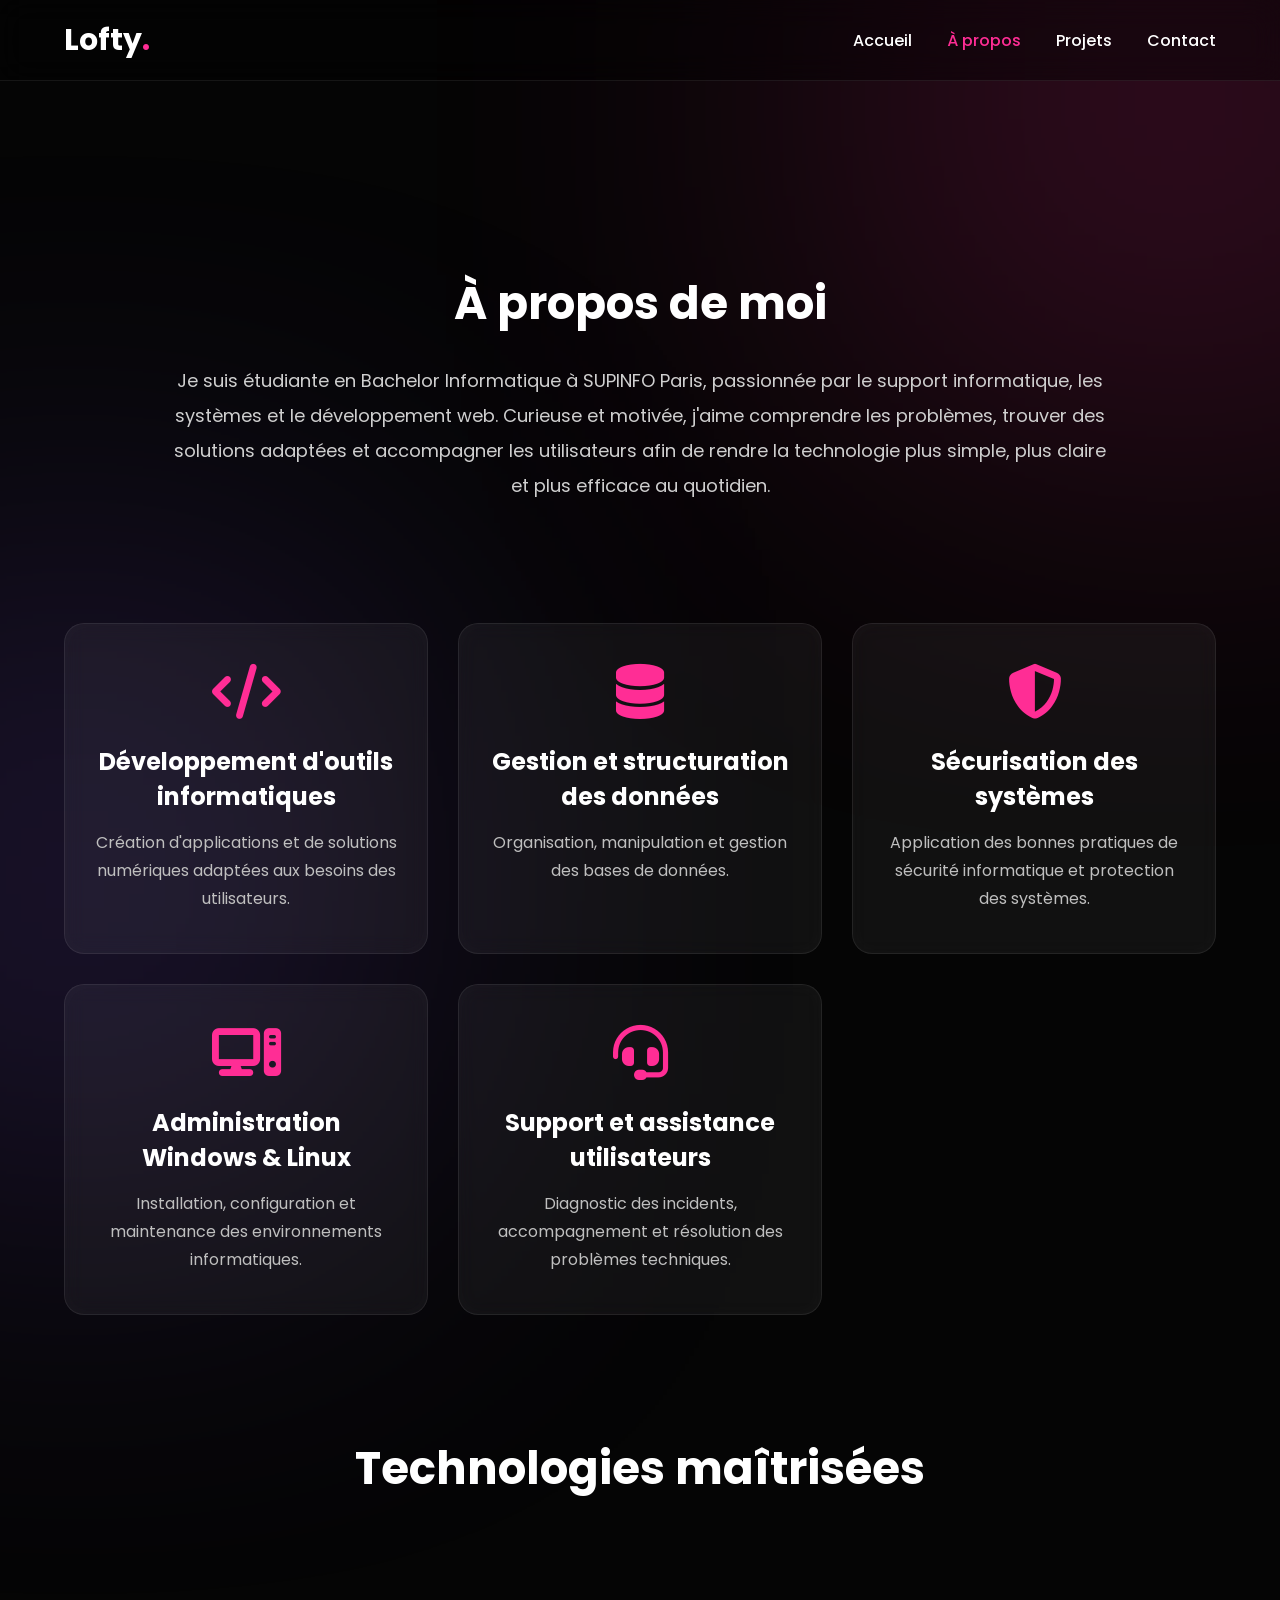
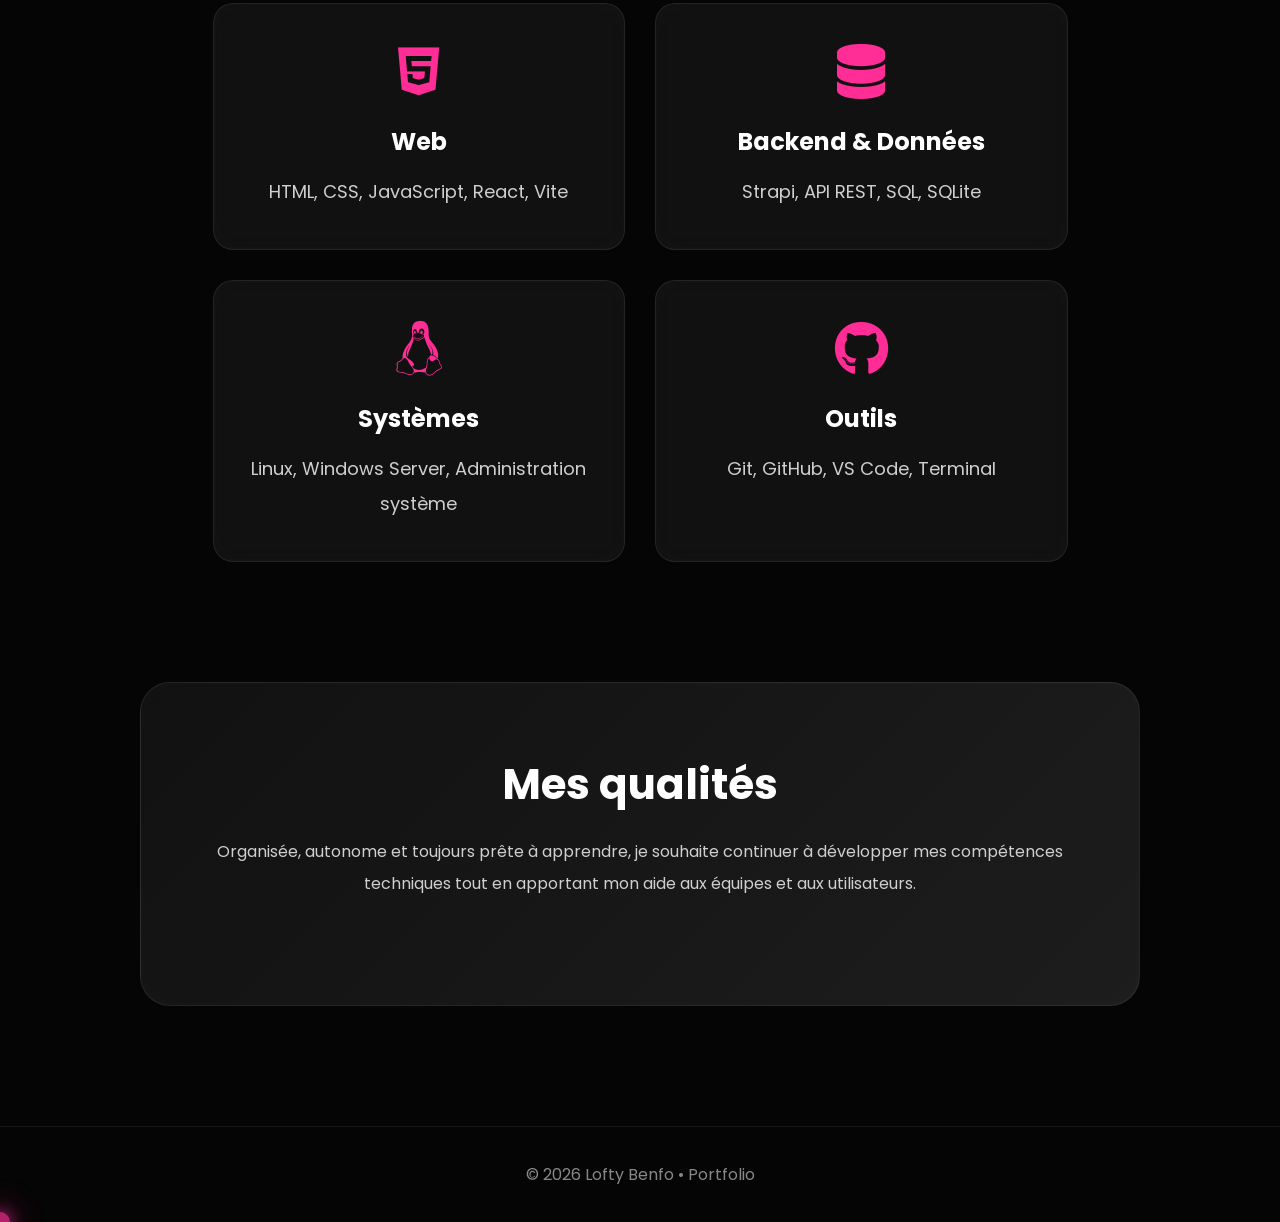
==== about.html @ cc240ce4 "Portfolio" ====
<!DOCTYPE html>
<html lang="fr">

<head>

    <meta charset="UTF-8">

    <meta name="viewport" content="width=device-width, initial-scale=1.0">

    <title>À propos | Lofty Benfo</title>


    <!-- Police -->
    <link href="https://fonts.googleapis.com/css2?family=Poppins:wght@300;400;500;600;700&display=swap" rel="stylesheet">


    <!-- Icônes -->
    <link rel="stylesheet"
    href="https://cdnjs.cloudflare.com/ajax/libs/font-awesome/6.6.0/css/all.min.css">


    <!-- CSS -->
    <link rel="stylesheet" href="css/style.css">


</head>


<body>


<!-- ================= NAVBAR ================= -->


<header>

    <nav>


        <h2 class="logo">
            Lofty<span>.</span>
        </h2>


        <ul>

            <li>
                <a href="index.html">
                    Accueil
                </a>
            </li>


            <li>
                <a href="about.html" class="active">
                    À propos
                </a>
            </li>


            <li>
                <a href="projects.html">
                    Projets
                </a>
            </li>


            <li>
                <a href="contact.html">
                    Contact
                </a>
            </li>


        </ul>


    </nav>

</header>



<!-- ================= ABOUT ================= -->


<section class="objectif" style="padding-top:150px;">


    <h2>
        À propos de moi
    </h2>


    <p>

        Je suis étudiante en Bachelor Informatique à SUPINFO Paris,
        passionnée par le support informatique, les systèmes
        et le développement web.

        Curieuse et motivée, j'aime comprendre les problèmes,
        trouver des solutions adaptées et accompagner les utilisateurs
        afin de rendre la technologie plus simple, plus claire
        et plus efficace au quotidien.

    </p>


</section>




<!-- ================= COMPETENCES ================= -->


<section class="cards">


    <div class="card">


        <i class="fa-solid fa-code"></i>


        <h3>
            Développement d'outils informatiques
        </h3>


        <p>

            Création d'applications et de solutions numériques
            adaptées aux besoins des utilisateurs.

        </p>


    </div>



    <div class="card">


        <i class="fa-solid fa-database"></i>


        <h3>
            Gestion et structuration des données
        </h3>


        <p>

            Organisation, manipulation et gestion
            des bases de données.

        </p>


    </div>



    <div class="card">


        <i class="fa-solid fa-shield-halved"></i>


        <h3>
            Sécurisation des systèmes
        </h3>


        <p>

            Application des bonnes pratiques de sécurité
            informatique et protection des systèmes.

        </p>


    </div>



    <div class="card">


        <i class="fa-solid fa-computer"></i>


        <h3>
            Administration Windows & Linux
        </h3>


        <p>

            Installation, configuration et maintenance
            des environnements informatiques.

        </p>


    </div>




    <div class="card">


        <i class="fa-solid fa-headset"></i>


        <h3>
            Support et assistance utilisateurs
        </h3>


        <p>

            Diagnostic des incidents, accompagnement
            et résolution des problèmes techniques.

        </p>


    </div>



</section>

<!-- ================= TECHNOLOGIES ================= -->

<section class="objectif">

    <h2>
        Technologies maîtrisées
    </h2>

    <div class="cards">

        <div class="card">
            <i class="fa-brands fa-html5"></i>
            <h3>Web</h3>
            <p>
                HTML, CSS, JavaScript, React, Vite
            </p>
        </div>


        <div class="card">
            <i class="fa-solid fa-database"></i>
            <h3>Backend & Données</h3>
            <p>
                Strapi, API REST, SQL, SQLite
            </p>
        </div>


        <div class="card">
            <i class="fa-brands fa-linux"></i>
            <h3>Systèmes</h3>
            <p>
                Linux, Windows Server, Administration système
            </p>
        </div>


        <div class="card">
            <i class="fa-brands fa-github"></i>
            <h3>Outils</h3>
            <p>
                Git, GitHub, VS Code, Terminal
            </p>
        </div>


    </div>

</section>

<!-- ================= VALEURS ================= -->


<section class="cta">


    <h2>
        Mes qualités
    </h2>


    <p>

        Organisée, autonome et toujours prête à apprendre,
        je souhaite continuer à développer mes compétences
        techniques tout en apportant mon aide aux équipes
        et aux utilisateurs.

    </p>


</section>





<!-- ================= FOOTER ================= -->


<footer>


    <p>
        © 2026 Lofty Benfo • Portfolio
    </p>


</footer>



<script src="js/script.js"></script>


</body>

</html>
---- css/style.css ----
/* ==========================
   GOOGLE FONT
========================== */

@import url('https://fonts.googleapis.com/css2?family=Poppins:wght@300;400;500;600;700;800&display=swap');

/* ==========================
   RESET
========================== */

*{
    margin:0;
    padding:0;
    box-sizing:border-box;
    scroll-behavior:smooth;
}

body{

    font-family:'Poppins',sans-serif;

    background:#050505;

    color:white;

    overflow-x:hidden;

}

/* ==========================
BACKGROUND
========================== */

body::before{

    content:"";

    position:fixed;

    width:700px;

    height:700px;

    background:#ff2d95;

    filter:blur(180px);

    top:-250px;

    right:-250px;

    opacity:.18;

    z-index:-2;

}

body::after{

    content:"";

    position:fixed;

    width:650px;

    height:650px;

    background:#8b5cf6;

    filter:blur(180px);

    bottom:-300px;

    left:-250px;

    opacity:.18;

    z-index:-2;

}

/* ==========================
NAVBAR
========================== */

header{

    width:100%;

    position:fixed;

    top:0;

    left:0;

    backdrop-filter:blur(15px);

    background:rgba(0,0,0,.40);

    border-bottom:1px solid rgba(255,255,255,.08);

    z-index:1000;

}

nav{

    width:90%;

    max-width:1200px;

    margin:auto;

    height:80px;

    display:flex;

    justify-content:space-between;

    align-items:center;

}

.logo{

    font-size:30px;

    font-weight:700;

}

.logo span{

    color:#ff2d95;

}

nav ul{

    display:flex;

    list-style:none;

    gap:35px;

}

nav ul li a{

    text-decoration:none;

    color:white;

    transition:.4s;

    font-weight:500;

}

nav ul li a:hover{

    color:#ff2d95;

}

.active{

    color:#ff2d95;

}

/* ==========================
HERO
========================== */

.hero{

    width:90%;

    max-width:1200px;

    margin:auto;

    min-height:100vh;

    display:flex;

    align-items:center;

    justify-content:space-between;

    gap:60px;

}

.hero-left{

    flex:1;

}

.hello{

    color:#ff2d95;

    font-size:18px;

    margin-bottom:15px;

}

.hero h1{

    font-size:70px;

    line-height:1.1;

    margin-bottom:10px;

}

.hero h1 span{

    color:#ff2d95;

}

.hero h3{

    color:#cfcfcf;

    font-size:30px;

    margin-bottom:25px;

    font-weight:500;

}

.description{

    color:#bdbdbd;

    line-height:32px;

    font-size:18px;

    max-width:650px;

}

/* ==========================
BOUTONS
========================== */

.buttons{

    display:flex;

    gap:20px;

    margin-top:40px;

}

.btn{

    background:#ff2d95;

    color:white;

    text-decoration:none;

    padding:15px 35px;

    border-radius:40px;

    transition:.4s;

    font-weight:600;

}

.btn:hover{

    transform:translateY(-5px);

    box-shadow:0 0 35px #ff2d95;

}

.btn2{

    border:2px solid #ff2d95;

    color:white;

    text-decoration:none;

    padding:15px 35px;

    border-radius:40px;

    transition:.4s;

}

.btn2:hover{

    background:#ff2d95;

}

/* ==========================
CERCLE
========================== */

.hero-right{

    flex:1;

    display:flex;

    justify-content:center;

}

.circle{

    width:370px;

    height:370px;

    border-radius:50%;

    display:flex;

    align-items:center;

    justify-content:center;

    background:linear-gradient(135deg,#ff2d95,#8b5cf6);

    box-shadow:

    0 0 40px #ff2d95,

    0 0 120px #8b5cf6;

    animation:float 4s ease-in-out infinite;

}

.circle i{

    font-size:120px;

    color:white;

}

/* ==========================
ANIMATION
========================== */

@keyframes float{

0%{

transform:translateY(0);

}

50%{

transform:translateY(-18px);

}

100%{

transform:translateY(0);

}

}

/* ==========================
   CARTES
========================== */

.cards{

    width:90%;

    max-width:1200px;

    margin:100px auto;

    display:grid;

    grid-template-columns:repeat(auto-fit,minmax(280px,1fr));

    gap:30px;

}

.card{

    background:rgba(255,255,255,.05);

    border:1px solid rgba(255,255,255,.08);

    border-radius:20px;

    padding:40px 30px;

    text-align:center;

    transition:.4s;

    backdrop-filter:blur(10px);

}

.card:hover{

    transform:translateY(-12px);

    border:1px solid #ff2d95;

    box-shadow:
    0 0 25px rgba(255,45,149,.5);

}

.card i{

    font-size:55px;

    color:#ff2d95;

    margin-bottom:25px;

}

.card h3{

    margin-bottom:15px;

    font-size:24px;

}

.card p{

    color:#bfbfbf;

    line-height:28px;

}

/* ==========================
OBJECTIF
========================== */

.objectif{

    width:90%;

    max-width:950px;

    margin:120px auto;

    text-align:center;

}

.objectif h2{

    font-size:45px;

    margin-bottom:25px;

    color:#ffffff;

}

.objectif p{

    color:#cfcfcf;

    font-size:18px;

    line-height:35px;

}

/* ==========================
CTA
========================== */

.cta{

    width:90%;

    max-width:1000px;

    margin:120px auto;

    background:linear-gradient(135deg,#111,#1d1d1d);

    border:1px solid rgba(255,255,255,.08);

    border-radius:30px;

    padding:70px;

    text-align:center;

}

.cta h2{

    font-size:42px;

    margin-bottom:20px;

}

.cta p{

    color:#cfcfcf;

    margin-bottom:35px;

    line-height:32px;

}

/* ==========================
FOOTER
========================== */

footer{

    margin-top:100px;

    padding:35px;

    border-top:1px solid rgba(255,255,255,.08);

    text-align:center;

}

footer p{

    color:#888;

}

/* ==========================
SCROLLBAR
========================== */

::-webkit-scrollbar{

    width:10px;

}

::-webkit-scrollbar-track{

    background:#050505;

}

::-webkit-scrollbar-thumb{

    background:#ff2d95;

    border-radius:20px;

}

::-webkit-scrollbar-thumb:hover{

    background:#ff5aad;

}

/* ==========================
SELECTION
========================== */

::selection{

    background:#ff2d95;

    color:white;

}

/* ==========================
ANIMATIONS D'APPARITION
========================== */

.hero,
.cards,
.objectif,
.cta{

    animation:fadeUp 1s ease;

}

@keyframes fadeUp{

    from{

        opacity:0;

        transform:translateY(50px);

    }

    to{

        opacity:1;

        transform:translateY(0);

    }

}

/* ==========================
EFFET LUMIÈRE SUR LES CARTES
========================== */

.card::before{

    content:"";

    position:absolute;

    inset:0;

    border-radius:20px;

    background:linear-gradient(
    135deg,
    rgba(255,45,149,.12),
    transparent,
    rgba(139,92,246,.12));

    opacity:0;

    transition:.4s;

}

.card{

    position:relative;

    overflow:hidden;

}

.card:hover::before{

    opacity:1;

}

/* ==========================
   RESPONSIVE TABLETTE
========================== */

@media(max-width:900px){

    nav{

        width:85%;

    }


    nav ul{

        gap:15px;

    }


    .hero{

        flex-direction:column-reverse;

        text-align:center;

        padding-top:120px;

    }


    .hero h1{

        font-size:55px;

    }


    .hero h3{

        font-size:24px;

    }


    .description{

        margin:auto;

    }


    .buttons{

        justify-content:center;

    }


    .circle{

        width:300px;

        height:300px;

    }


    .circle i{

        font-size:90px;

    }


    .cta{

        padding:45px 25px;

    }


    .cta h2{

        font-size:32px;

    }

}


/* ==========================
   RESPONSIVE MOBILE
========================== */

@media(max-width:600px){


    nav{

        height:70px;

        flex-direction:column;

        justify-content:center;

        gap:10px;

    }


    .logo{

        font-size:25px;

    }


    nav ul{

        display:none;

    }


    .hero{

        width:85%;

    }


    .hello{

        font-size:16px;

    }


    .hero h1{

        font-size:42px;

    }


    .hero h3{

        font-size:20px;

    }


    .description{

        font-size:16px;

        line-height:28px;

    }


    .buttons{

        flex-direction:column;

        align-items:center;

    }


    .btn,
    .btn2{

        width:220px;

        text-align:center;

    }


    .circle{

        width:230px;

        height:230px;

    }


    .circle i{

        font-size:70px;

    }


    .cards{

        width:85%;

    }


    .objectif h2{

        font-size:35px;

    }


    .objectif p{

        font-size:16px;

        line-height:30px;

    }


}


/* ==========================
   EFFET NEON TEXTE
========================== */


.hero h1 span{

    text-shadow:

    0 0 10px #ff2d95,

    0 0 30px #ff2d95,

    0 0 60px #ff2d95;

}


/* ==========================
   BOUTON GLOW ANIMATION
========================== */


.btn{

    position:relative;

    overflow:hidden;

}


.btn::before{

    content:"";

    position:absolute;

    top:0;

    left:-100%;

    width:100%;

    height:100%;

    background:

    linear-gradient(
    120deg,
    transparent,
    rgba(255,255,255,.4),
    transparent
    );

    transition:.6s;

}


.btn:hover::before{

    left:100%;

}


/* ==========================
   CURSEUR LUMINEUX
========================== */


body{

    cursor:default;

}


a{

    cursor:pointer;

}


/* ==========================
   PAGE TRANSITION
========================== */


body{

    animation:pageLoad .8s ease;

}


@keyframes pageLoad{


from{

    opacity:0;

}


to{

    opacity:1;

}


}


/* ==========================
   EFFET GLASS
========================== */


.card,
.cta{

    box-shadow:

    inset 0 0 20px rgba(255,255,255,.02);

}


/* ==========================
   LIENS
========================== */


a{

    transition:.3s ease;

}
/* ==========================
   CURSEUR NEON
========================== */

.cursor{

    width:20px;

    height:20px;

    border-radius:50%;

    background:#ff2d95;

    position:fixed;

    pointer-events:none;

    z-index:9999;

    transform:translate(-50%,-50%);

    box-shadow:

    0 0 15px #ff2d95,

    0 0 35px #ff2d95;

    opacity:.7;

}


@media(max-width:600px){

    .cursor{

        display:none;

    }

}

/* ==========================
   FIN STYLE
========================== */
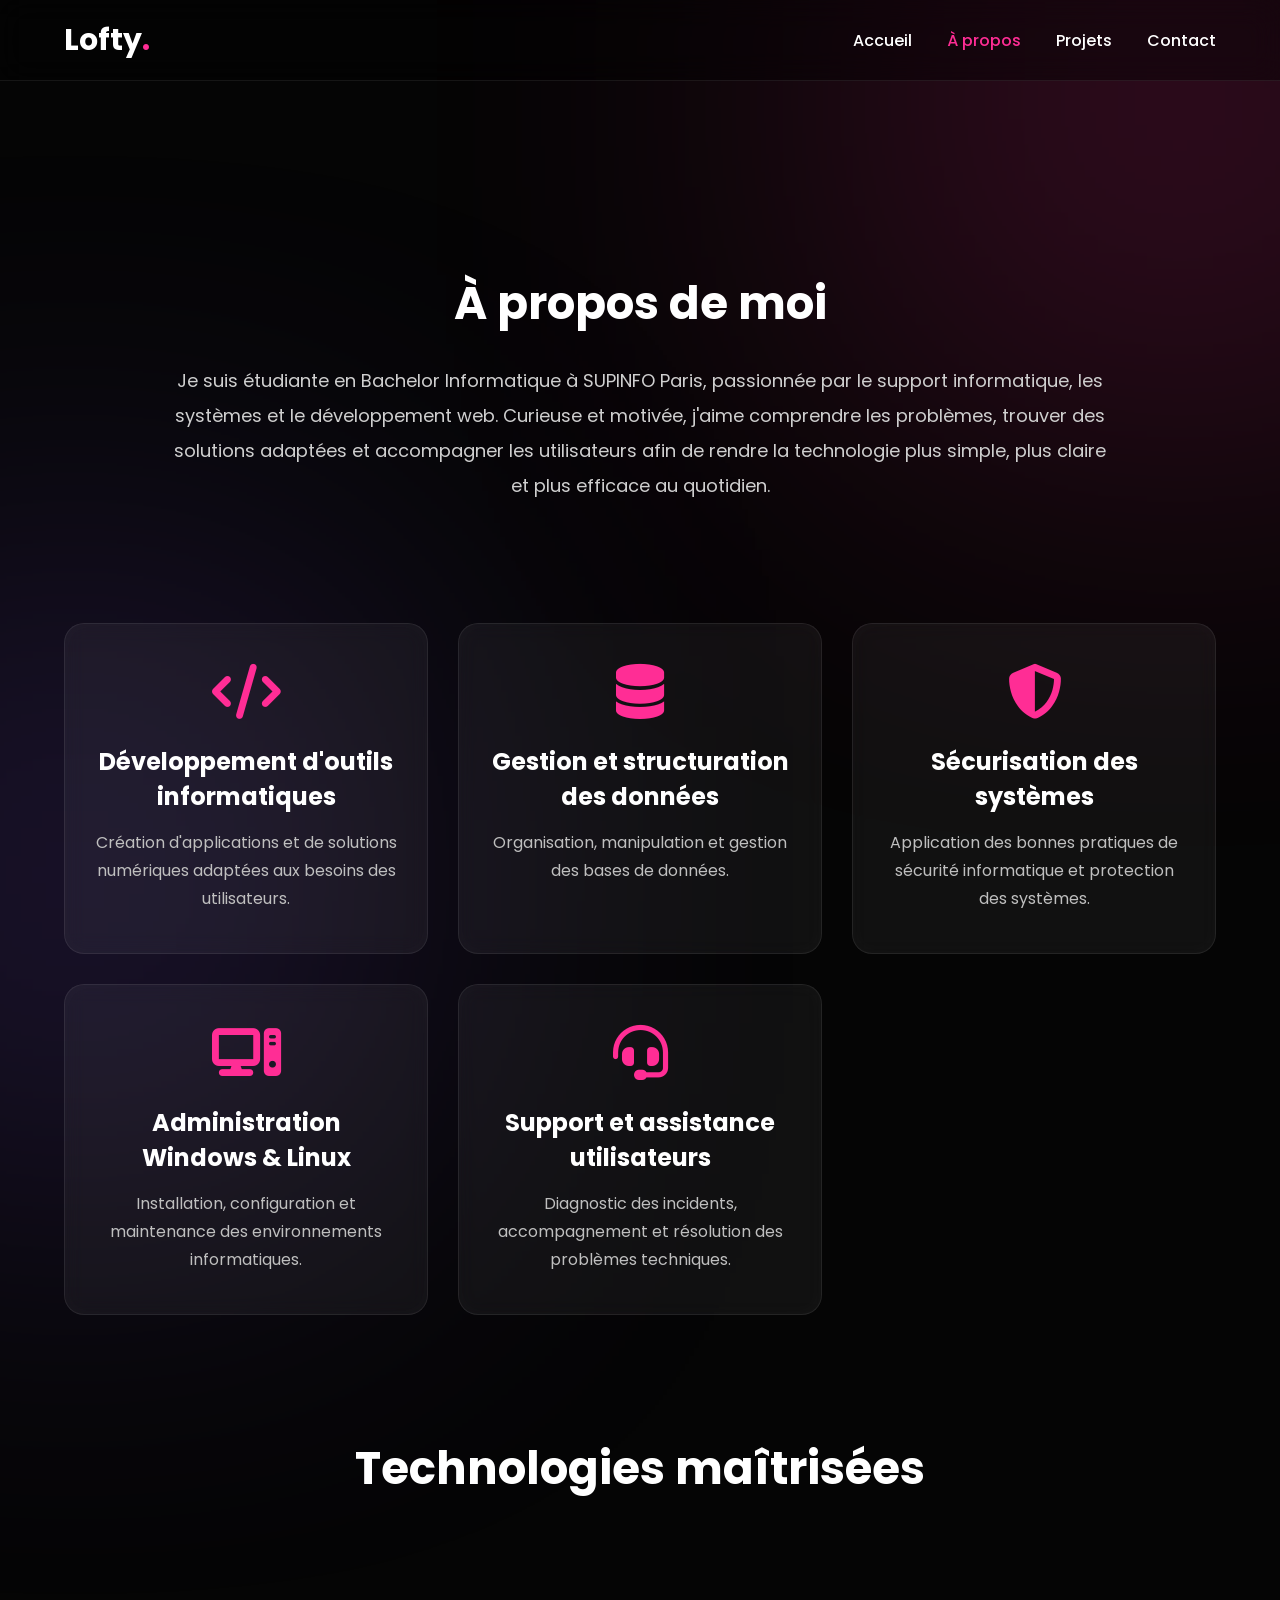
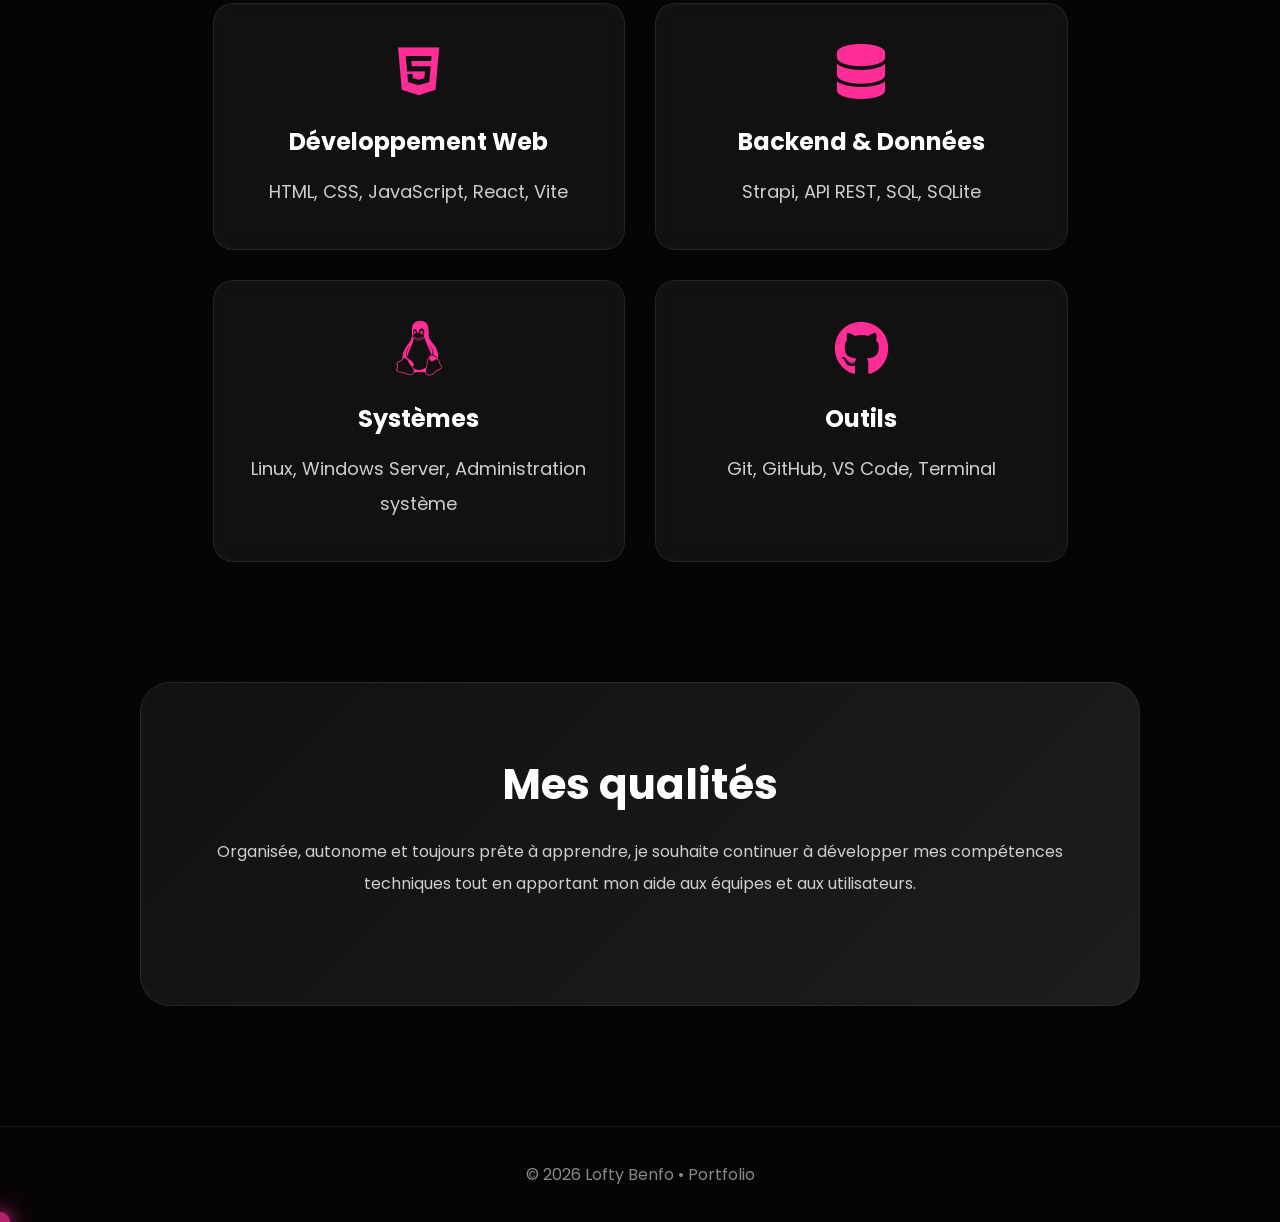
==== commit 46e8b712: "Premier commit" ====
--- a/about.html
+++ b/about.html
@@ -235,6 +235,8 @@
 
 </section>
 
+
+
 <!-- ================= TECHNOLOGIES ================= -->
 
 <section class="objectif">
@@ -243,45 +245,61 @@
         Technologies maîtrisées
     </h2>
 
-    <div class="cards">
+    <section class="cards">
 
         <div class="card">
+
             <i class="fa-brands fa-html5"></i>
-            <h3>Web</h3>
+
+            <h3>Développement Web</h3>
+
             <p>
                 HTML, CSS, JavaScript, React, Vite
             </p>
+
         </div>
 
 
         <div class="card">
+
             <i class="fa-solid fa-database"></i>
+
             <h3>Backend & Données</h3>
+
             <p>
                 Strapi, API REST, SQL, SQLite
             </p>
+
         </div>
 
 
         <div class="card">
+
             <i class="fa-brands fa-linux"></i>
+
             <h3>Systèmes</h3>
+
             <p>
                 Linux, Windows Server, Administration système
             </p>
+
         </div>
 
 
         <div class="card">
+
             <i class="fa-brands fa-github"></i>
+
             <h3>Outils</h3>
+
             <p>
                 Git, GitHub, VS Code, Terminal
             </p>
+
         </div>
 
 
-    </div>
+    </section>
 
 </section>
 
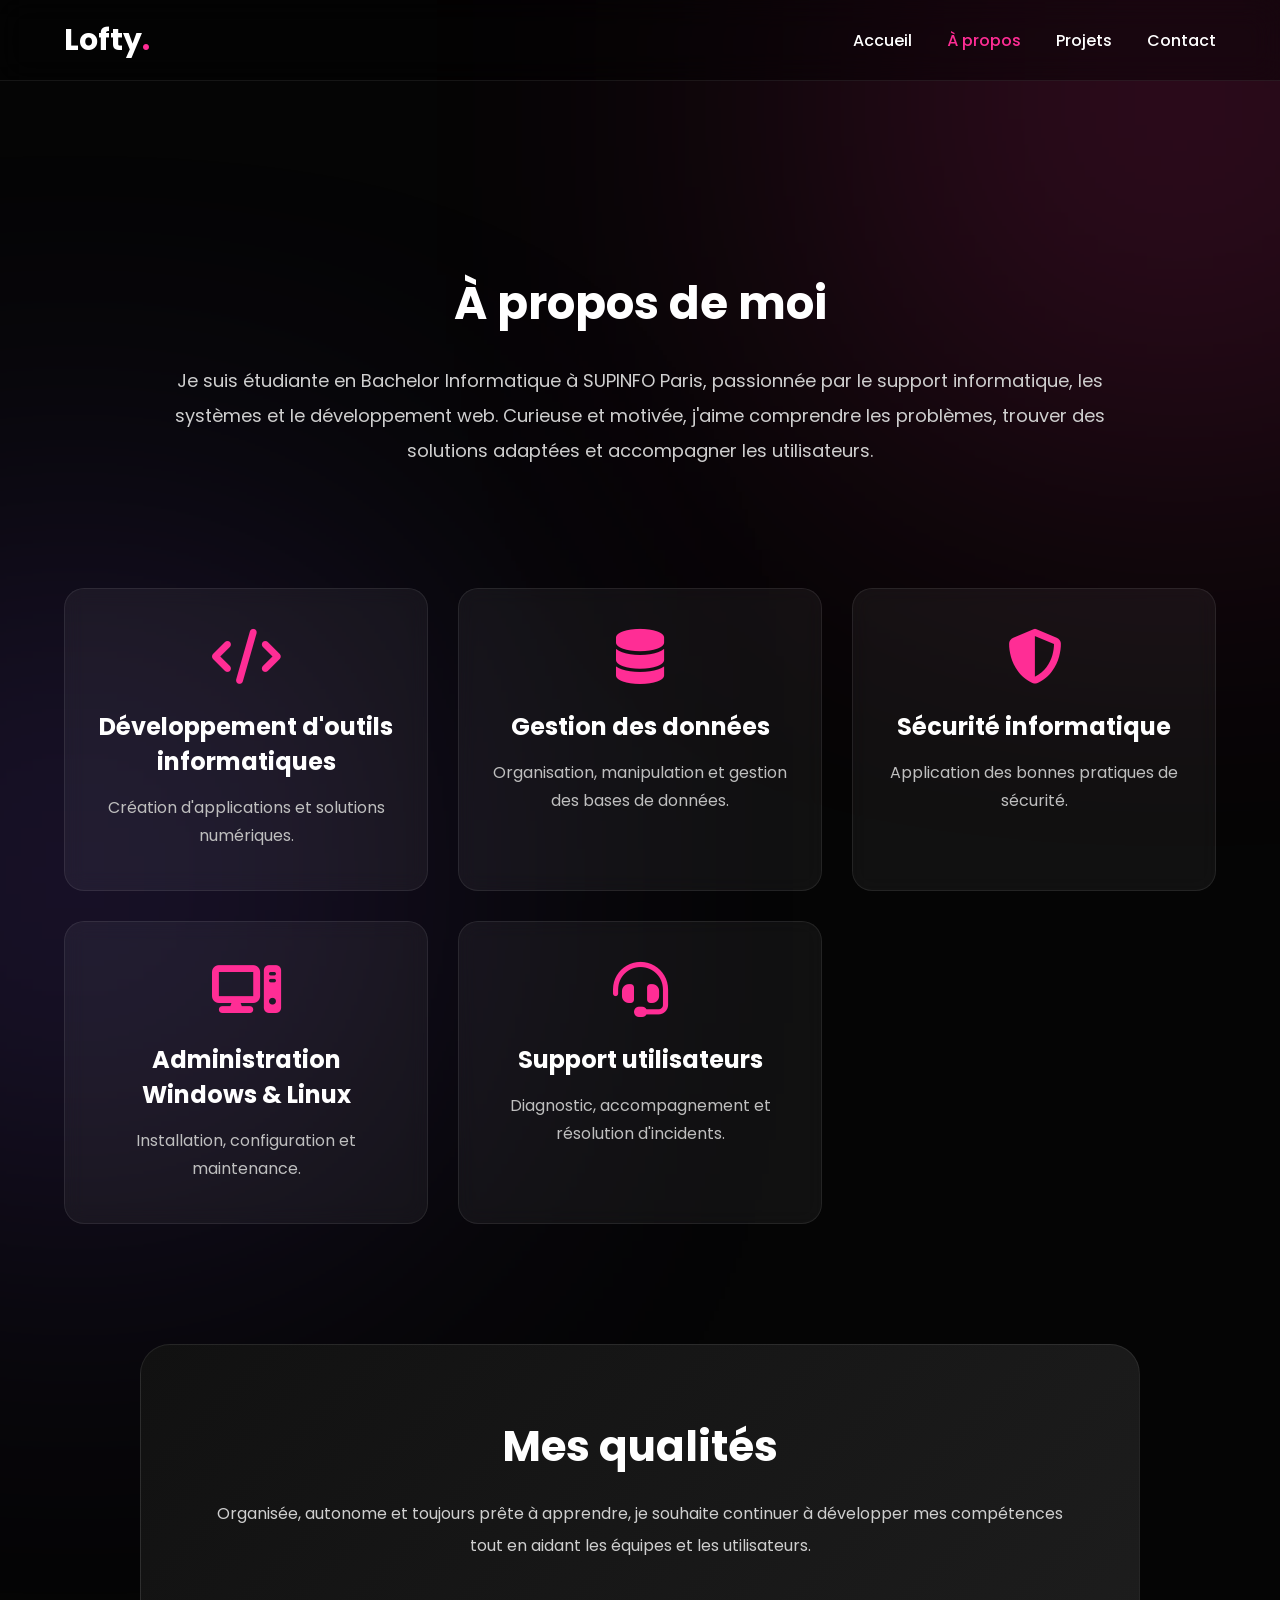
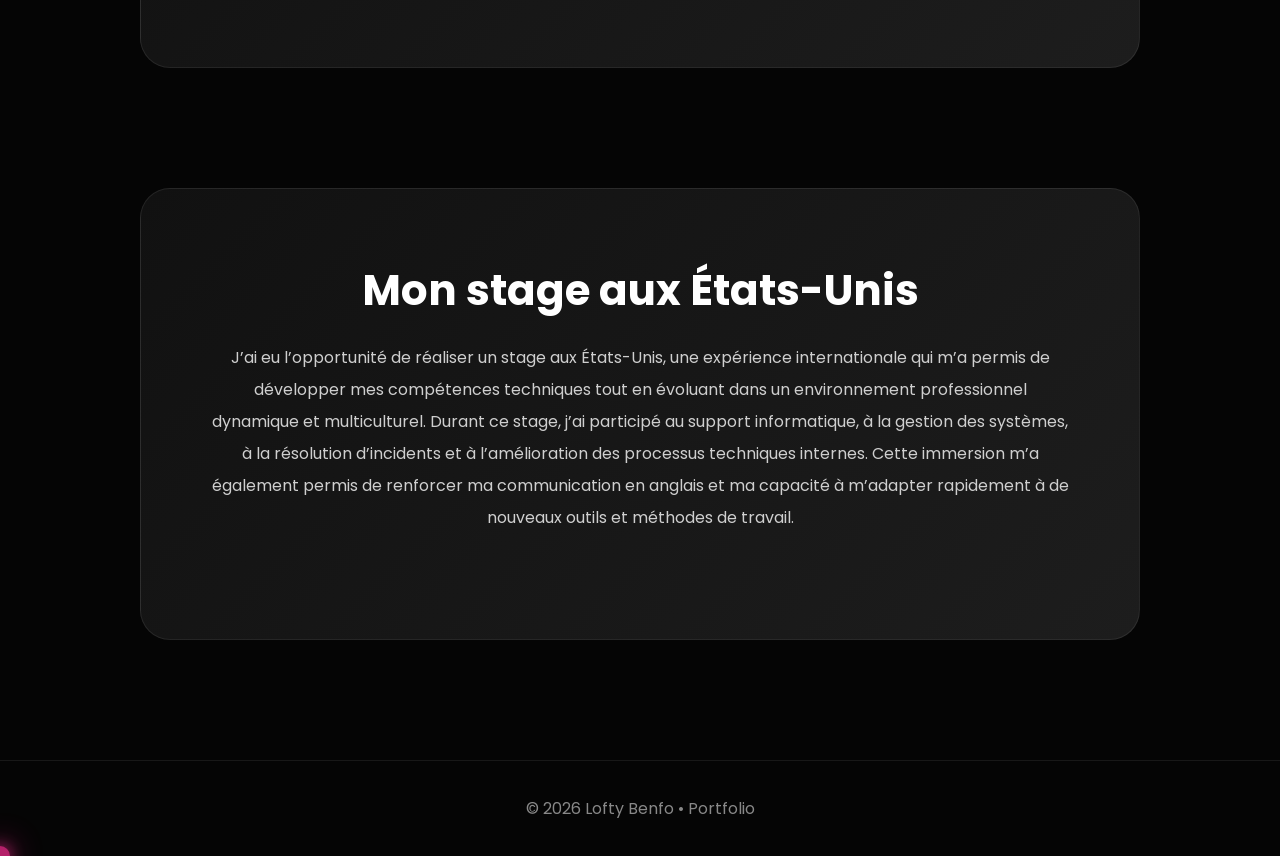
==== commit 6e67e4bf: "Fix liens CSS et JS" ====
--- a/about.html
+++ b/about.html
@@ -1,353 +1,107 @@
 <!DOCTYPE html>
 <html lang="fr">
-
 <head>
-
     <meta charset="UTF-8">
-
     <meta name="viewport" content="width=device-width, initial-scale=1.0">
-
     <title>À propos | Lofty Benfo</title>
 
-
-    <!-- Police -->
     <link href="https://fonts.googleapis.com/css2?family=Poppins:wght@300;400;500;600;700&display=swap" rel="stylesheet">
-
-
-    <!-- Icônes -->
     <link rel="stylesheet"
     href="https://cdnjs.cloudflare.com/ajax/libs/font-awesome/6.6.0/css/all.min.css">
 
-
-    <!-- CSS -->
-    <link rel="stylesheet" href="css/style.css">
-
-
+    <link rel="stylesheet" href="style.css">
 </head>
-
 
 <body>
 
-
-<!-- ================= NAVBAR ================= -->
-
-
 <header>
-
     <nav>
-
-
-        <h2 class="logo">
-            Lofty<span>.</span>
-        </h2>
-
-
+        <h2 class="logo">Lofty<span>.</span></h2>
         <ul>
-
-            <li>
-                <a href="index.html">
-                    Accueil
-                </a>
-            </li>
-
-
-            <li>
-                <a href="about.html" class="active">
-                    À propos
-                </a>
-            </li>
-
-
-            <li>
-                <a href="projects.html">
-                    Projets
-                </a>
-            </li>
-
-
-            <li>
-                <a href="contact.html">
-                    Contact
-                </a>
-            </li>
-
-
+            <li><a href="index.html">Accueil</a></li>
+            <li><a href="about.html" class="active">À propos</a></li>
+            <li><a href="projects.html">Projets</a></li>
+            <li><a href="contact.html">Contact</a></li>
         </ul>
-
-
     </nav>
-
 </header>
 
-
-
-<!-- ================= ABOUT ================= -->
-
-
 <section class="objectif" style="padding-top:150px;">
-
-
-    <h2>
-        À propos de moi
-    </h2>
-
-
+    <h2>À propos de moi</h2>
     <p>
-
         Je suis étudiante en Bachelor Informatique à SUPINFO Paris,
         passionnée par le support informatique, les systèmes
         et le développement web.
+        Curieuse et motivée, j'aime comprendre les problèmes,
+        trouver des solutions adaptées et accompagner les utilisateurs.
+    </p>
+</section>
 
-        Curieuse et motivée, j'aime comprendre les problèmes,
-        trouver des solutions adaptées et accompagner les utilisateurs
-        afin de rendre la technologie plus simple, plus claire
-        et plus efficace au quotidien.
+<section class="cards">
 
-    </p>
+    <div class="card">
+        <i class="fa-solid fa-code"></i>
+        <h3>Développement d'outils informatiques</h3>
+        <p>Création d'applications et solutions numériques.</p>
+    </div>
 
+    <div class="card">
+        <i class="fa-solid fa-database"></i>
+        <h3>Gestion des données</h3>
+        <p>Organisation, manipulation et gestion des bases de données.</p>
+    </div>
+
+    <div class="card">
+        <i class="fa-solid fa-shield-halved"></i>
+        <h3>Sécurité informatique</h3>
+        <p>Application des bonnes pratiques de sécurité.</p>
+    </div>
+
+    <div class="card">
+        <i class="fa-solid fa-computer"></i>
+        <h3>Administration Windows & Linux</h3>
+        <p>Installation, configuration et maintenance.</p>
+    </div>
+
+    <div class="card">
+        <i class="fa-solid fa-headset"></i>
+        <h3>Support utilisateurs</h3>
+        <p>Diagnostic, accompagnement et résolution d'incidents.</p>
+    </div>
 
 </section>
 
-
-
-
-<!-- ================= COMPETENCES ================= -->
-
-
-<section class="cards">
-
-
-    <div class="card">
-
-
-        <i class="fa-solid fa-code"></i>
-
-
-        <h3>
-            Développement d'outils informatiques
-        </h3>
-
-
-        <p>
-
-            Création d'applications et de solutions numériques
-            adaptées aux besoins des utilisateurs.
-
-        </p>
-
-
-    </div>
-
-
-
-    <div class="card">
-
-
-        <i class="fa-solid fa-database"></i>
-
-
-        <h3>
-            Gestion et structuration des données
-        </h3>
-
-
-        <p>
-
-            Organisation, manipulation et gestion
-            des bases de données.
-
-        </p>
-
-
-    </div>
-
-
-
-    <div class="card">
-
-
-        <i class="fa-solid fa-shield-halved"></i>
-
-
-        <h3>
-            Sécurisation des systèmes
-        </h3>
-
-
-        <p>
-
-            Application des bonnes pratiques de sécurité
-            informatique et protection des systèmes.
-
-        </p>
-
-
-    </div>
-
-
-
-    <div class="card">
-
-
-        <i class="fa-solid fa-computer"></i>
-
-
-        <h3>
-            Administration Windows & Linux
-        </h3>
-
-
-        <p>
-
-            Installation, configuration et maintenance
-            des environnements informatiques.
-
-        </p>
-
-
-    </div>
-
-
-
-
-    <div class="card">
-
-
-        <i class="fa-solid fa-headset"></i>
-
-
-        <h3>
-            Support et assistance utilisateurs
-        </h3>
-
-
-        <p>
-
-            Diagnostic des incidents, accompagnement
-            et résolution des problèmes techniques.
-
-        </p>
-
-
-    </div>
-
-
-
+<section class="cta">
+    <h2>Mes qualités</h2>
+    <p>
+        Organisée, autonome et toujours prête à apprendre,
+        je souhaite continuer à développer mes compétences
+        tout en aidant les équipes et les utilisateurs.
+    </p>
 </section>
 
+<section class="cta">
+    <h2>Mon stage aux États-Unis</h2>
+    <p>
+        J’ai eu l’opportunité de réaliser un stage aux États-Unis,
+        une expérience internationale qui m’a permis de développer
+        mes compétences techniques tout en évoluant dans un
+        environnement professionnel dynamique et multiculturel.
 
-
-<!-- ================= TECHNOLOGIES ================= -->
-
-<section class="objectif">
-
-    <h2>
-        Technologies maîtrisées
-    </h2>
-
-    <section class="cards">
-
-        <div class="card">
-
-            <i class="fa-brands fa-html5"></i>
-
-            <h3>Développement Web</h3>
-
-            <p>
-                HTML, CSS, JavaScript, React, Vite
-            </p>
-
-        </div>
-
-
-        <div class="card">
-
-            <i class="fa-solid fa-database"></i>
-
-            <h3>Backend & Données</h3>
-
-            <p>
-                Strapi, API REST, SQL, SQLite
-            </p>
-
-        </div>
-
-
-        <div class="card">
-
-            <i class="fa-brands fa-linux"></i>
-
-            <h3>Systèmes</h3>
-
-            <p>
-                Linux, Windows Server, Administration système
-            </p>
-
-        </div>
-
-
-        <div class="card">
-
-            <i class="fa-brands fa-github"></i>
-
-            <h3>Outils</h3>
-
-            <p>
-                Git, GitHub, VS Code, Terminal
-            </p>
-
-        </div>
-
-
-    </section>
-
+        Durant ce stage, j’ai participé au support informatique,
+        à la gestion des systèmes, à la résolution d’incidents
+        et à l’amélioration des processus techniques internes.
+        Cette immersion m’a également permis de renforcer ma
+        communication en anglais et ma capacité à m’adapter
+        rapidement à de nouveaux outils et méthodes de travail.
+    </p>
 </section>
 
-<!-- ================= VALEURS ================= -->
-
-
-<section class="cta">
-
-
-    <h2>
-        Mes qualités
-    </h2>
-
-
-    <p>
-
-        Organisée, autonome et toujours prête à apprendre,
-        je souhaite continuer à développer mes compétences
-        techniques tout en apportant mon aide aux équipes
-        et aux utilisateurs.
-
-    </p>
-
-
-</section>
-
-
-
-
-
-<!-- ================= FOOTER ================= -->
-
-
 <footer>
-
-
-    <p>
-        © 2026 Lofty Benfo • Portfolio
-    </p>
-
-
+    <p>© 2026 Lofty Benfo • Portfolio</p>
 </footer>
 
-
-
-<script src="js/script.js"></script>
-
+<script src="script.js"></script>
 
 </body>
-
-</html>+</html>
--- a/style.css
+++ b/style.css
@@ -0,0 +1,422 @@
+/* ==========================
+   GOOGLE FONT
+========================== */
+
+@import url('https://fonts.googleapis.com/css2?family=Poppins:wght@300;400;500;600;700;800&display=swap');
+
+/* ==========================
+   RESET
+========================== */
+
+*{
+    margin:0;
+    padding:0;
+    box-sizing:border-box;
+    scroll-behavior:smooth;
+}
+
+body{
+    font-family:'Poppins',sans-serif;
+    background:#050505;
+    color:white;
+    overflow-x:hidden;
+}
+
+/* ==========================
+BACKGROUND
+========================== */
+
+body::before{
+    content:"";
+    position:fixed;
+    width:700px;
+    height:700px;
+    background:#ff2d95;
+    filter:blur(180px);
+    top:-250px;
+    right:-250px;
+    opacity:.18;
+    z-index:-2;
+}
+
+body::after{
+    content:"";
+    position:fixed;
+    width:650px;
+    height:650px;
+    background:#8b5cf6;
+    filter:blur(180px);
+    bottom:-300px;
+    left:-250px;
+    opacity:.18;
+    z-index:-2;
+}
+
+/* ==========================
+NAVBAR
+========================== */
+
+header{
+    width:100%;
+    position:fixed;
+    top:0;
+    left:0;
+    backdrop-filter:blur(15px);
+    background:rgba(0,0,0,.40);
+    border-bottom:1px solid rgba(255,255,255,.08);
+    z-index:1000;
+}
+
+nav{
+    width:90%;
+    max-width:1200px;
+    margin:auto;
+    height:80px;
+    display:flex;
+    justify-content:space-between;
+    align-items:center;
+}
+
+.logo{
+    font-size:30px;
+    font-weight:700;
+}
+
+.logo span{
+    color:#ff2d95;
+}
+
+nav ul{
+    display:flex;
+    list-style:none;
+    gap:35px;
+}
+
+nav ul li a{
+    text-decoration:none;
+    color:white;
+    transition:.4s;
+    font-weight:500;
+}
+
+nav ul li a:hover{
+    color:#ff2d95;
+}
+
+.active{
+    color:#ff2d95;
+}
+
+/* ==========================
+HERO
+========================== */
+
+.hero{
+    width:90%;
+    max-width:1200px;
+    margin:auto;
+    min-height:100vh;
+    display:flex;
+    align-items:center;
+    justify-content:space-between;
+    gap:60px;
+}
+
+.hero-left{
+    flex:1;
+}
+
+.hello{
+    color:#ff2d95;
+    font-size:18px;
+    margin-bottom:15px;
+}
+
+.hero h1{
+    font-size:70px;
+    line-height:1.1;
+    margin-bottom:10px;
+}
+
+.hero h1 span{
+    color:#ff2d95;
+}
+
+.hero h3{
+    color:#cfcfcf;
+    font-size:30px;
+    margin-bottom:25px;
+    font-weight:500;
+}
+
+.description{
+    color:#bdbdbd;
+    line-height:32px;
+    font-size:18px;
+    max-width:650px;
+}
+
+/* ==========================
+BOUTONS
+========================== */
+
+.buttons{
+    display:flex;
+    gap:20px;
+    margin-top:40px;
+}
+
+.btn{
+    background:#ff2d95;
+    color:white;
+    text-decoration:none;
+    padding:15px 35px;
+    border-radius:40px;
+    transition:.4s;
+    font-weight:600;
+    position:relative;
+    overflow:hidden;
+}
+
+.btn:hover{
+    transform:translateY(-5px);
+    box-shadow:0 0 35px #ff2d95;
+}
+
+.btn2{
+    border:2px solid #ff2d95;
+    color:white;
+    text-decoration:none;
+    padding:15px 35px;
+    border-radius:40px;
+    transition:.4s;
+}
+
+.btn2:hover{
+    background:#ff2d95;
+}
+
+/* ==========================
+CERCLE
+========================== */
+
+.hero-right{
+    flex:1;
+    display:flex;
+    justify-content:center;
+}
+
+.circle{
+    width:370px;
+    height:370px;
+    border-radius:50%;
+    display:flex;
+    align-items:center;
+    justify-content:center;
+    background:linear-gradient(135deg,#ff2d95,#8b5cf6);
+    box-shadow:
+    0 0 40px #ff2d95,
+    0 0 120px #8b5cf6;
+    animation:float 4s ease-in-out infinite;
+}
+
+.circle i{
+    font-size:120px;
+    color:white;
+}
+
+/* ==========================
+ANIMATION
+========================== */
+
+@keyframes float{
+0%{ transform:translateY(0); }
+50%{ transform:translateY(-18px); }
+100%{ transform:translateY(0); }
+}
+
+/* ==========================
+CARTES
+========================== */
+
+.cards{
+    width:90%;
+    max-width:1200px;
+    margin:100px auto;
+    display:grid;
+    grid-template-columns:repeat(auto-fit,minmax(280px,1fr));
+    gap:30px;
+}
+
+.card{
+    background:rgba(255,255,255,.05);
+    border:1px solid rgba(255,255,255,.08);
+    border-radius:20px;
+    padding:40px 30px;
+    text-align:center;
+    transition:.4s;
+    backdrop-filter:blur(10px);
+    position:relative;
+    overflow:hidden;
+}
+
+.card:hover{
+    transform:translateY(-12px);
+    border:1px solid #ff2d95;
+    box-shadow:0 0 25px rgba(255,45,149,.5);
+}
+
+.card i{
+    font-size:55px;
+    color:#ff2d95;
+    margin-bottom:25px;
+}
+
+.card h3{
+    margin-bottom:15px;
+    font-size:24px;
+}
+
+.card p{
+    color:#bfbfbf;
+    line-height:28px;
+}
+
+/* ==========================
+OBJECTIF
+========================== */
+
+.objectif{
+    width:90%;
+    max-width:950px;
+    margin:120px auto;
+    text-align:center;
+}
+
+.objectif h2{
+    font-size:45px;
+    margin-bottom:25px;
+    color:#ffffff;
+}
+
+.objectif p{
+    color:#cfcfcf;
+    font-size:18px;
+    line-height:35px;
+}
+
+/* ==========================
+CTA
+========================== */
+
+.cta{
+    width:90%;
+    max-width:1000px;
+    margin:120px auto;
+    background:linear-gradient(135deg,#111,#1d1d1d);
+    border:1px solid rgba(255,255,255,.08);
+    border-radius:30px;
+    padding:70px;
+    text-align:center;
+}
+
+.cta h2{
+    font-size:42px;
+    margin-bottom:20px;
+}
+
+.cta p{
+    color:#cfcfcf;
+    margin-bottom:35px;
+    line-height:32px;
+}
+
+/* ==========================
+FOOTER
+========================== */
+
+footer{
+    margin-top:100px;
+    padding:35px;
+    border-top:1px solid rgba(255,255,255,.08);
+    text-align:center;
+}
+
+footer p{
+    color:#888;
+}
+
+/* ==========================
+SCROLLBAR
+========================== */
+
+::-webkit-scrollbar{
+    width:10px;
+}
+
+::-webkit-scrollbar-track{
+    background:#050505;
+}
+
+::-webkit-scrollbar-thumb{
+    background:#ff2d95;
+    border-radius:20px;
+}
+
+::-webkit-scrollbar-thumb:hover{
+    background:#ff5aad;
+}
+
+/* ==========================
+SELECTION
+========================== */
+
+::selection{
+    background:#ff2d95;
+    color:white;
+}
+
+/* ==========================
+ANIMATIONS D'APPARITION
+========================== */
+
+.hero,
+.cards,
+.objectif,
+.cta{
+    animation:fadeUp 1s ease;
+}
+
+@keyframes fadeUp{
+    from{
+        opacity:0;
+        transform:translateY(50px);
+    }
+    to{
+        opacity:1;
+        transform:translateY(0);
+    }
+}
+
+/* ==========================
+CURSEUR NEON
+========================== */
+
+.cursor{
+    width:20px;
+    height:20px;
+    border-radius:50%;
+    background:#ff2d95;
+    position:fixed;
+    pointer-events:none;
+    z-index:9999;
+    transform:translate(-50%,-50%);
+    box-shadow:
+    0 0 15px #ff2d95,
+    0 0 35px #ff2d95;
+    opacity:.7;
+}
+
+@media(max-width:600px){
+    .cursor{ display:none; }
+}
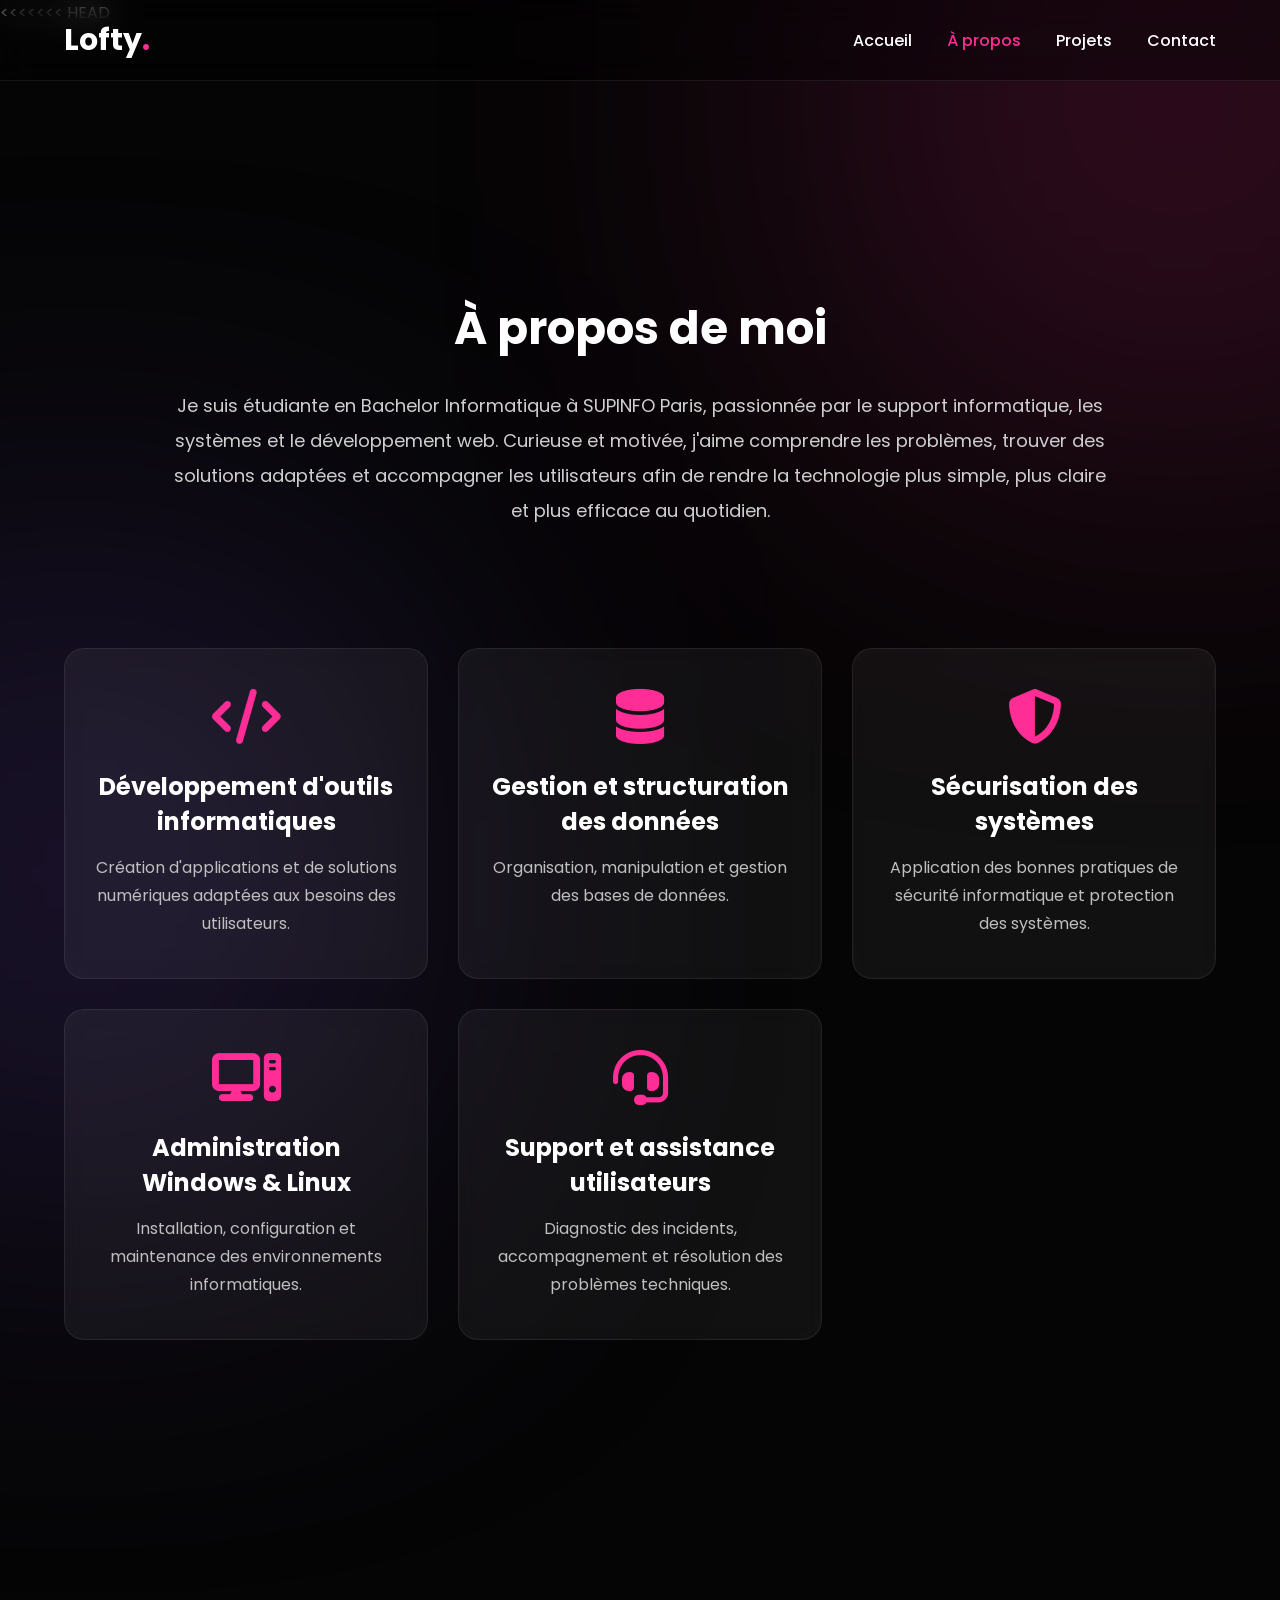
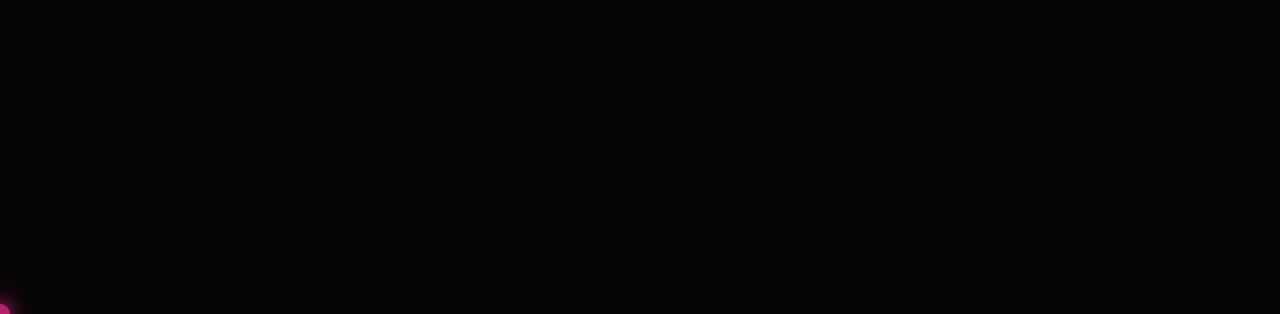
==== commit a116ddb4: "resolve merge conflicts" ====
--- a/about.html
+++ b/about.html
@@ -1,5 +1,288 @@
 <!DOCTYPE html>
 <html lang="fr">
+<<<<<<< HEAD
+
+<head>
+
+    <meta charset="UTF-8">
+
+    <meta name="viewport" content="width=device-width, initial-scale=1.0">
+
+    <title>À propos | Lofty Benfo</title>
+
+
+    <!-- Police -->
+    <link href="https://fonts.googleapis.com/css2?family=Poppins:wght@300;400;500;600;700&display=swap" rel="stylesheet">
+
+
+    <!-- Icônes -->
+    <link rel="stylesheet"
+    href="https://cdnjs.cloudflare.com/ajax/libs/font-awesome/6.6.0/css/all.min.css">
+
+
+    <!-- CSS -->
+    <link rel="stylesheet" href="css/style.css">
+
+
+</head>
+
+
+<body>
+
+
+<!-- ================= NAVBAR ================= -->
+
+
+<header>
+
+    <nav>
+
+
+        <h2 class="logo">
+            Lofty<span>.</span>
+        </h2>
+
+
+        <ul>
+
+            <li>
+                <a href="index.html">
+                    Accueil
+                </a>
+            </li>
+
+
+            <li>
+                <a href="about.html" class="active">
+                    À propos
+                </a>
+            </li>
+
+
+            <li>
+                <a href="projects.html">
+                    Projets
+                </a>
+            </li>
+
+
+            <li>
+                <a href="contact.html">
+                    Contact
+                </a>
+            </li>
+
+
+        </ul>
+
+
+    </nav>
+
+</header>
+
+
+
+<!-- ================= ABOUT ================= -->
+
+
+<section class="objectif" style="padding-top:150px;">
+
+
+    <h2>
+        À propos de moi
+    </h2>
+
+
+    <p>
+
+        Je suis étudiante en Bachelor Informatique à SUPINFO Paris,
+        passionnée par le support informatique, les systèmes
+        et le développement web.
+
+        Curieuse et motivée, j'aime comprendre les problèmes,
+        trouver des solutions adaptées et accompagner les utilisateurs
+        afin de rendre la technologie plus simple, plus claire
+        et plus efficace au quotidien.
+
+    </p>
+
+
+</section>
+
+
+
+
+<!-- ================= COMPETENCES ================= -->
+
+
+<section class="cards">
+
+
+    <div class="card">
+
+
+        <i class="fa-solid fa-code"></i>
+
+
+        <h3>
+            Développement d'outils informatiques
+        </h3>
+
+
+        <p>
+
+            Création d'applications et de solutions numériques
+            adaptées aux besoins des utilisateurs.
+
+        </p>
+
+
+    </div>
+
+
+
+    <div class="card">
+
+
+        <i class="fa-solid fa-database"></i>
+
+
+        <h3>
+            Gestion et structuration des données
+        </h3>
+
+
+        <p>
+
+            Organisation, manipulation et gestion
+            des bases de données.
+
+        </p>
+
+
+    </div>
+
+
+
+    <div class="card">
+
+
+        <i class="fa-solid fa-shield-halved"></i>
+
+
+        <h3>
+            Sécurisation des systèmes
+        </h3>
+
+
+        <p>
+
+            Application des bonnes pratiques de sécurité
+            informatique et protection des systèmes.
+
+        </p>
+
+
+    </div>
+
+
+
+    <div class="card">
+
+
+        <i class="fa-solid fa-computer"></i>
+
+
+        <h3>
+            Administration Windows & Linux
+        </h3>
+
+
+        <p>
+
+            Installation, configuration et maintenance
+            des environnements informatiques.
+
+        </p>
+
+
+    </div>
+
+
+
+
+    <div class="card">
+
+
+        <i class="fa-solid fa-headset"></i>
+
+
+        <h3>
+            Support et assistance utilisateurs
+        </h3>
+
+
+        <p>
+
+            Diagnostic des incidents, accompagnement
+            et résolution des problèmes techniques.
+
+        </p>
+
+
+    </div>
+
+
+
+</section>
+
+<!-- ================= TECHNOLOGIES ================= -->
+
+<section class="objectif">
+
+    <h2>
+        Technologies maîtrisées
+    </h2>
+
+    <div class="cards">
+
+        <div class="card">
+            <i class="fa-brands fa-html5"></i>
+            <h3>Web</h3>
+            <p>
+                HTML, CSS, JavaScript, React, Vite
+            </p>
+        </div>
+
+
+        <div class="card">
+            <i class="fa-solid fa-database"></i>
+            <h3>Backend & Données</h3>
+            <p>
+                Strapi, API REST, SQL, SQLite
+            </p>
+        </div>
+
+
+        <div class="card">
+            <i class="fa-brands fa-linux"></i>
+            <h3>Systèmes</h3>
+            <p>
+                Linux, Windows Server, Administration système
+            </p>
+        </div>
+
+
+        <div class="card">
+            <i class="fa-brands fa-github"></i>
+            <h3>Outils</h3>
+            <p>
+                Git, GitHub, VS Code, Terminal
+            </p>
+        </div>
+
+
+=======
 <head>
     <meta charset="UTF-8">
     <meta name="viewport" content="width=device-width, initial-scale=1.0">
@@ -67,10 +350,61 @@
         <i class="fa-solid fa-headset"></i>
         <h3>Support utilisateurs</h3>
         <p>Diagnostic, accompagnement et résolution d'incidents.</p>
-    </div>
-
-</section>
-
+>>>>>>> 6e67e4bf786b3e5bf940cccfac57ffc47c548e4a
+    </div>
+
+</section>
+
+<<<<<<< HEAD
+<!-- ================= VALEURS ================= -->
+
+
+<section class="cta">
+
+
+    <h2>
+        Mes qualités
+    </h2>
+
+
+    <p>
+
+        Organisée, autonome et toujours prête à apprendre,
+        je souhaite continuer à développer mes compétences
+        techniques tout en apportant mon aide aux équipes
+        et aux utilisateurs.
+
+    </p>
+
+
+</section>
+
+
+
+
+
+<!-- ================= FOOTER ================= -->
+
+
+<footer>
+
+
+    <p>
+        © 2026 Lofty Benfo • Portfolio
+    </p>
+
+
+</footer>
+
+
+
+<script src="js/script.js"></script>
+
+
+</body>
+
+</html>
+=======
 <section class="cta">
     <h2>Mes qualités</h2>
     <p>
@@ -105,3 +439,4 @@
 
 </body>
 </html>
+>>>>>>> 6e67e4bf786b3e5bf940cccfac57ffc47c548e4a
--- a/css/style.css
+++ b/css/style.css
@@ -0,0 +1,1089 @@
+/* ==========================
+   GOOGLE FONT
+========================== */
+
+@import url('https://fonts.googleapis.com/css2?family=Poppins:wght@300;400;500;600;700;800&display=swap');
+
+/* ==========================
+   RESET
+========================== */
+
+*{
+    margin:0;
+    padding:0;
+    box-sizing:border-box;
+    scroll-behavior:smooth;
+}
+
+body{
+
+    font-family:'Poppins',sans-serif;
+
+    background:#050505;
+
+    color:white;
+
+    overflow-x:hidden;
+
+}
+
+/* ==========================
+BACKGROUND
+========================== */
+
+body::before{
+
+    content:"";
+
+    position:fixed;
+
+    width:700px;
+
+    height:700px;
+
+    background:#ff2d95;
+
+    filter:blur(180px);
+
+    top:-250px;
+
+    right:-250px;
+
+    opacity:.18;
+
+    z-index:-2;
+
+}
+
+body::after{
+
+    content:"";
+
+    position:fixed;
+
+    width:650px;
+
+    height:650px;
+
+    background:#8b5cf6;
+
+    filter:blur(180px);
+
+    bottom:-300px;
+
+    left:-250px;
+
+    opacity:.18;
+
+    z-index:-2;
+
+}
+
+/* ==========================
+NAVBAR
+========================== */
+
+header{
+
+    width:100%;
+
+    position:fixed;
+
+    top:0;
+
+    left:0;
+
+    backdrop-filter:blur(15px);
+
+    background:rgba(0,0,0,.40);
+
+    border-bottom:1px solid rgba(255,255,255,.08);
+
+    z-index:1000;
+
+}
+
+nav{
+
+    width:90%;
+
+    max-width:1200px;
+
+    margin:auto;
+
+    height:80px;
+
+    display:flex;
+
+    justify-content:space-between;
+
+    align-items:center;
+
+}
+
+.logo{
+
+    font-size:30px;
+
+    font-weight:700;
+
+}
+
+.logo span{
+
+    color:#ff2d95;
+
+}
+
+nav ul{
+
+    display:flex;
+
+    list-style:none;
+
+    gap:35px;
+
+}
+
+nav ul li a{
+
+    text-decoration:none;
+
+    color:white;
+
+    transition:.4s;
+
+    font-weight:500;
+
+}
+
+nav ul li a:hover{
+
+    color:#ff2d95;
+
+}
+
+.active{
+
+    color:#ff2d95;
+
+}
+
+/* ==========================
+HERO
+========================== */
+
+.hero{
+
+    width:90%;
+
+    max-width:1200px;
+
+    margin:auto;
+
+    min-height:100vh;
+
+    display:flex;
+
+    align-items:center;
+
+    justify-content:space-between;
+
+    gap:60px;
+
+}
+
+.hero-left{
+
+    flex:1;
+
+}
+
+.hello{
+
+    color:#ff2d95;
+
+    font-size:18px;
+
+    margin-bottom:15px;
+
+}
+
+.hero h1{
+
+    font-size:70px;
+
+    line-height:1.1;
+
+    margin-bottom:10px;
+
+}
+
+.hero h1 span{
+
+    color:#ff2d95;
+
+}
+
+.hero h3{
+
+    color:#cfcfcf;
+
+    font-size:30px;
+
+    margin-bottom:25px;
+
+    font-weight:500;
+
+}
+
+.description{
+
+    color:#bdbdbd;
+
+    line-height:32px;
+
+    font-size:18px;
+
+    max-width:650px;
+
+}
+
+/* ==========================
+BOUTONS
+========================== */
+
+.buttons{
+
+    display:flex;
+
+    gap:20px;
+
+    margin-top:40px;
+
+}
+
+.btn{
+
+    background:#ff2d95;
+
+    color:white;
+
+    text-decoration:none;
+
+    padding:15px 35px;
+
+    border-radius:40px;
+
+    transition:.4s;
+
+    font-weight:600;
+
+}
+
+.btn:hover{
+
+    transform:translateY(-5px);
+
+    box-shadow:0 0 35px #ff2d95;
+
+}
+
+.btn2{
+
+    border:2px solid #ff2d95;
+
+    color:white;
+
+    text-decoration:none;
+
+    padding:15px 35px;
+
+    border-radius:40px;
+
+    transition:.4s;
+
+}
+
+.btn2:hover{
+
+    background:#ff2d95;
+
+}
+
+/* ==========================
+CERCLE
+========================== */
+
+.hero-right{
+
+    flex:1;
+
+    display:flex;
+
+    justify-content:center;
+
+}
+
+.circle{
+
+    width:370px;
+
+    height:370px;
+
+    border-radius:50%;
+
+    display:flex;
+
+    align-items:center;
+
+    justify-content:center;
+
+    background:linear-gradient(135deg,#ff2d95,#8b5cf6);
+
+    box-shadow:
+
+    0 0 40px #ff2d95,
+
+    0 0 120px #8b5cf6;
+
+    animation:float 4s ease-in-out infinite;
+
+}
+
+.circle i{
+
+    font-size:120px;
+
+    color:white;
+
+}
+
+/* ==========================
+ANIMATION
+========================== */
+
+@keyframes float{
+
+0%{
+
+transform:translateY(0);
+
+}
+
+50%{
+
+transform:translateY(-18px);
+
+}
+
+100%{
+
+transform:translateY(0);
+
+}
+
+}
+
+/* ==========================
+   CARTES
+========================== */
+
+.cards{
+
+    width:90%;
+
+    max-width:1200px;
+
+    margin:100px auto;
+
+    display:grid;
+
+    grid-template-columns:repeat(auto-fit,minmax(280px,1fr));
+
+    gap:30px;
+
+}
+
+.card{
+
+    background:rgba(255,255,255,.05);
+
+    border:1px solid rgba(255,255,255,.08);
+
+    border-radius:20px;
+
+    padding:40px 30px;
+
+    text-align:center;
+
+    transition:.4s;
+
+    backdrop-filter:blur(10px);
+
+}
+
+.card:hover{
+
+    transform:translateY(-12px);
+
+    border:1px solid #ff2d95;
+
+    box-shadow:
+    0 0 25px rgba(255,45,149,.5);
+
+}
+
+.card i{
+
+    font-size:55px;
+
+    color:#ff2d95;
+
+    margin-bottom:25px;
+
+}
+
+.card h3{
+
+    margin-bottom:15px;
+
+    font-size:24px;
+
+}
+
+.card p{
+
+    color:#bfbfbf;
+
+    line-height:28px;
+
+}
+
+/* ==========================
+OBJECTIF
+========================== */
+
+.objectif{
+
+    width:90%;
+
+    max-width:950px;
+
+    margin:120px auto;
+
+    text-align:center;
+
+}
+
+.objectif h2{
+
+    font-size:45px;
+
+    margin-bottom:25px;
+
+    color:#ffffff;
+
+}
+
+.objectif p{
+
+    color:#cfcfcf;
+
+    font-size:18px;
+
+    line-height:35px;
+
+}
+
+/* ==========================
+CTA
+========================== */
+
+.cta{
+
+    width:90%;
+
+    max-width:1000px;
+
+    margin:120px auto;
+
+    background:linear-gradient(135deg,#111,#1d1d1d);
+
+    border:1px solid rgba(255,255,255,.08);
+
+    border-radius:30px;
+
+    padding:70px;
+
+    text-align:center;
+
+}
+
+.cta h2{
+
+    font-size:42px;
+
+    margin-bottom:20px;
+
+}
+
+.cta p{
+
+    color:#cfcfcf;
+
+    margin-bottom:35px;
+
+    line-height:32px;
+
+}
+
+/* ==========================
+FOOTER
+========================== */
+
+footer{
+
+    margin-top:100px;
+
+    padding:35px;
+
+    border-top:1px solid rgba(255,255,255,.08);
+
+    text-align:center;
+
+}
+
+footer p{
+
+    color:#888;
+
+}
+
+/* ==========================
+SCROLLBAR
+========================== */
+
+::-webkit-scrollbar{
+
+    width:10px;
+
+}
+
+::-webkit-scrollbar-track{
+
+    background:#050505;
+
+}
+
+::-webkit-scrollbar-thumb{
+
+    background:#ff2d95;
+
+    border-radius:20px;
+
+}
+
+::-webkit-scrollbar-thumb:hover{
+
+    background:#ff5aad;
+
+}
+
+/* ==========================
+SELECTION
+========================== */
+
+::selection{
+
+    background:#ff2d95;
+
+    color:white;
+
+}
+
+/* ==========================
+ANIMATIONS D'APPARITION
+========================== */
+
+.hero,
+.cards,
+.objectif,
+.cta{
+
+    animation:fadeUp 1s ease;
+
+}
+
+@keyframes fadeUp{
+
+    from{
+
+        opacity:0;
+
+        transform:translateY(50px);
+
+    }
+
+    to{
+
+        opacity:1;
+
+        transform:translateY(0);
+
+    }
+
+}
+
+/* ==========================
+EFFET LUMIÈRE SUR LES CARTES
+========================== */
+
+.card::before{
+
+    content:"";
+
+    position:absolute;
+
+    inset:0;
+
+    border-radius:20px;
+
+    background:linear-gradient(
+    135deg,
+    rgba(255,45,149,.12),
+    transparent,
+    rgba(139,92,246,.12));
+
+    opacity:0;
+
+    transition:.4s;
+
+}
+
+.card{
+
+    position:relative;
+
+    overflow:hidden;
+
+}
+
+.card:hover::before{
+
+    opacity:1;
+
+}
+
+/* ==========================
+   RESPONSIVE TABLETTE
+========================== */
+
+@media(max-width:900px){
+
+    nav{
+
+        width:85%;
+
+    }
+
+
+    nav ul{
+
+        gap:15px;
+
+    }
+
+
+    .hero{
+
+        flex-direction:column-reverse;
+
+        text-align:center;
+
+        padding-top:120px;
+
+    }
+
+
+    .hero h1{
+
+        font-size:55px;
+
+    }
+
+
+    .hero h3{
+
+        font-size:24px;
+
+    }
+
+
+    .description{
+
+        margin:auto;
+
+    }
+
+
+    .buttons{
+
+        justify-content:center;
+
+    }
+
+
+    .circle{
+
+        width:300px;
+
+        height:300px;
+
+    }
+
+
+    .circle i{
+
+        font-size:90px;
+
+    }
+
+
+    .cta{
+
+        padding:45px 25px;
+
+    }
+
+
+    .cta h2{
+
+        font-size:32px;
+
+    }
+
+}
+
+
+/* ==========================
+   RESPONSIVE MOBILE
+========================== */
+
+@media(max-width:600px){
+
+
+    nav{
+
+        height:70px;
+
+        flex-direction:column;
+
+        justify-content:center;
+
+        gap:10px;
+
+    }
+
+
+    .logo{
+
+        font-size:25px;
+
+    }
+
+
+    nav ul{
+
+        display:none;
+
+    }
+
+
+    .hero{
+
+        width:85%;
+
+    }
+
+
+    .hello{
+
+        font-size:16px;
+
+    }
+
+
+    .hero h1{
+
+        font-size:42px;
+
+    }
+
+
+    .hero h3{
+
+        font-size:20px;
+
+    }
+
+
+    .description{
+
+        font-size:16px;
+
+        line-height:28px;
+
+    }
+
+
+    .buttons{
+
+        flex-direction:column;
+
+        align-items:center;
+
+    }
+
+
+    .btn,
+    .btn2{
+
+        width:220px;
+
+        text-align:center;
+
+    }
+
+
+    .circle{
+
+        width:230px;
+
+        height:230px;
+
+    }
+
+
+    .circle i{
+
+        font-size:70px;
+
+    }
+
+
+    .cards{
+
+        width:85%;
+
+    }
+
+
+    .objectif h2{
+
+        font-size:35px;
+
+    }
+
+
+    .objectif p{
+
+        font-size:16px;
+
+        line-height:30px;
+
+    }
+
+
+}
+
+
+/* ==========================
+   EFFET NEON TEXTE
+========================== */
+
+
+.hero h1 span{
+
+    text-shadow:
+
+    0 0 10px #ff2d95,
+
+    0 0 30px #ff2d95,
+
+    0 0 60px #ff2d95;
+
+}
+
+
+/* ==========================
+   BOUTON GLOW ANIMATION
+========================== */
+
+
+.btn{
+
+    position:relative;
+
+    overflow:hidden;
+
+}
+
+
+.btn::before{
+
+    content:"";
+
+    position:absolute;
+
+    top:0;
+
+    left:-100%;
+
+    width:100%;
+
+    height:100%;
+
+    background:
+
+    linear-gradient(
+    120deg,
+    transparent,
+    rgba(255,255,255,.4),
+    transparent
+    );
+
+    transition:.6s;
+
+}
+
+
+.btn:hover::before{
+
+    left:100%;
+
+}
+
+
+/* ==========================
+   CURSEUR LUMINEUX
+========================== */
+
+
+body{
+
+    cursor:default;
+
+}
+
+
+a{
+
+    cursor:pointer;
+
+}
+
+
+/* ==========================
+   PAGE TRANSITION
+========================== */
+
+
+body{
+
+    animation:pageLoad .8s ease;
+
+}
+
+
+@keyframes pageLoad{
+
+
+from{
+
+    opacity:0;
+
+}
+
+
+to{
+
+    opacity:1;
+
+}
+
+
+}
+
+
+/* ==========================
+   EFFET GLASS
+========================== */
+
+
+.card,
+.cta{
+
+    box-shadow:
+
+    inset 0 0 20px rgba(255,255,255,.02);
+
+}
+
+
+/* ==========================
+   LIENS
+========================== */
+
+
+a{
+
+    transition:.3s ease;
+
+}
+/* ==========================
+   CURSEUR NEON
+========================== */
+
+.cursor{
+
+    width:20px;
+
+    height:20px;
+
+    border-radius:50%;
+
+    background:#ff2d95;
+
+    position:fixed;
+
+    pointer-events:none;
+
+    z-index:9999;
+
+    transform:translate(-50%,-50%);
+
+    box-shadow:
+
+    0 0 15px #ff2d95,
+
+    0 0 35px #ff2d95;
+
+    opacity:.7;
+
+}
+
+
+@media(max-width:600px){
+
+    .cursor{
+
+        display:none;
+
+    }
+
+}
+
+/* ==========================
+   FIN STYLE
+========================== */
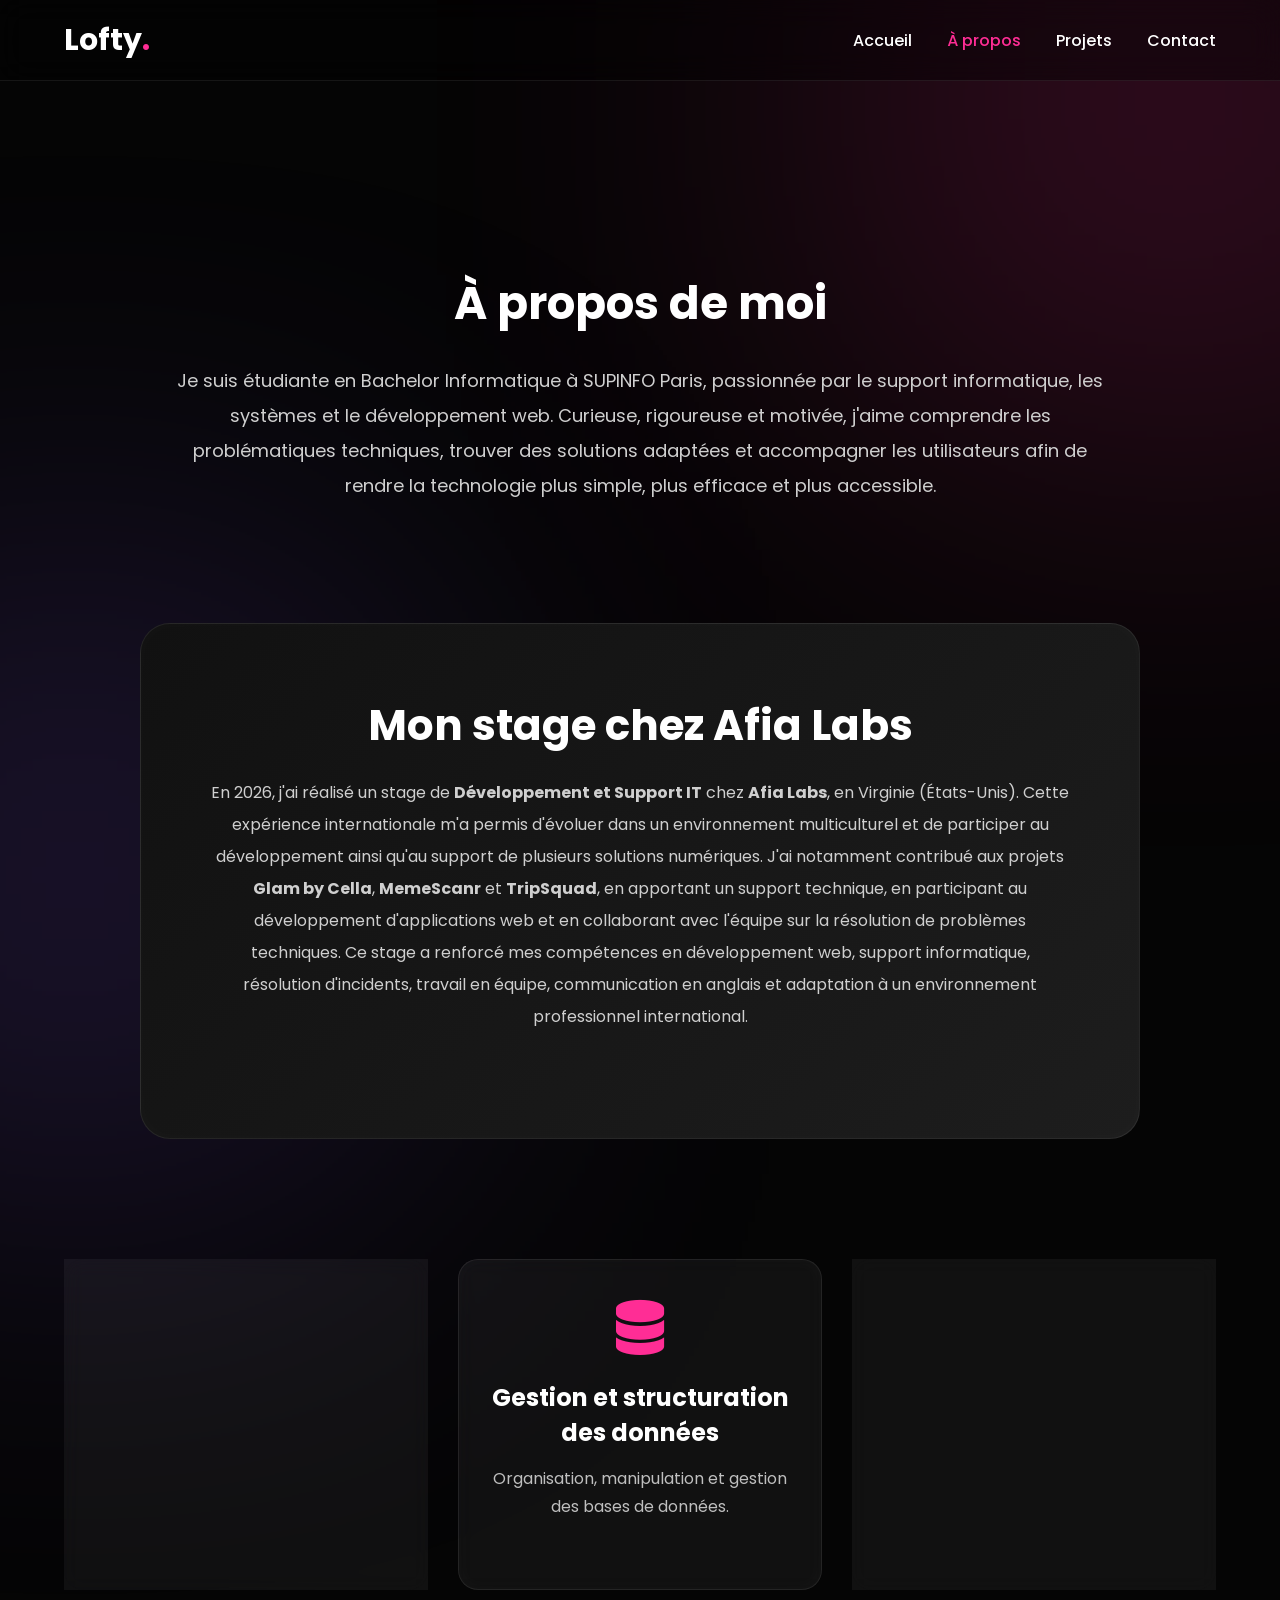
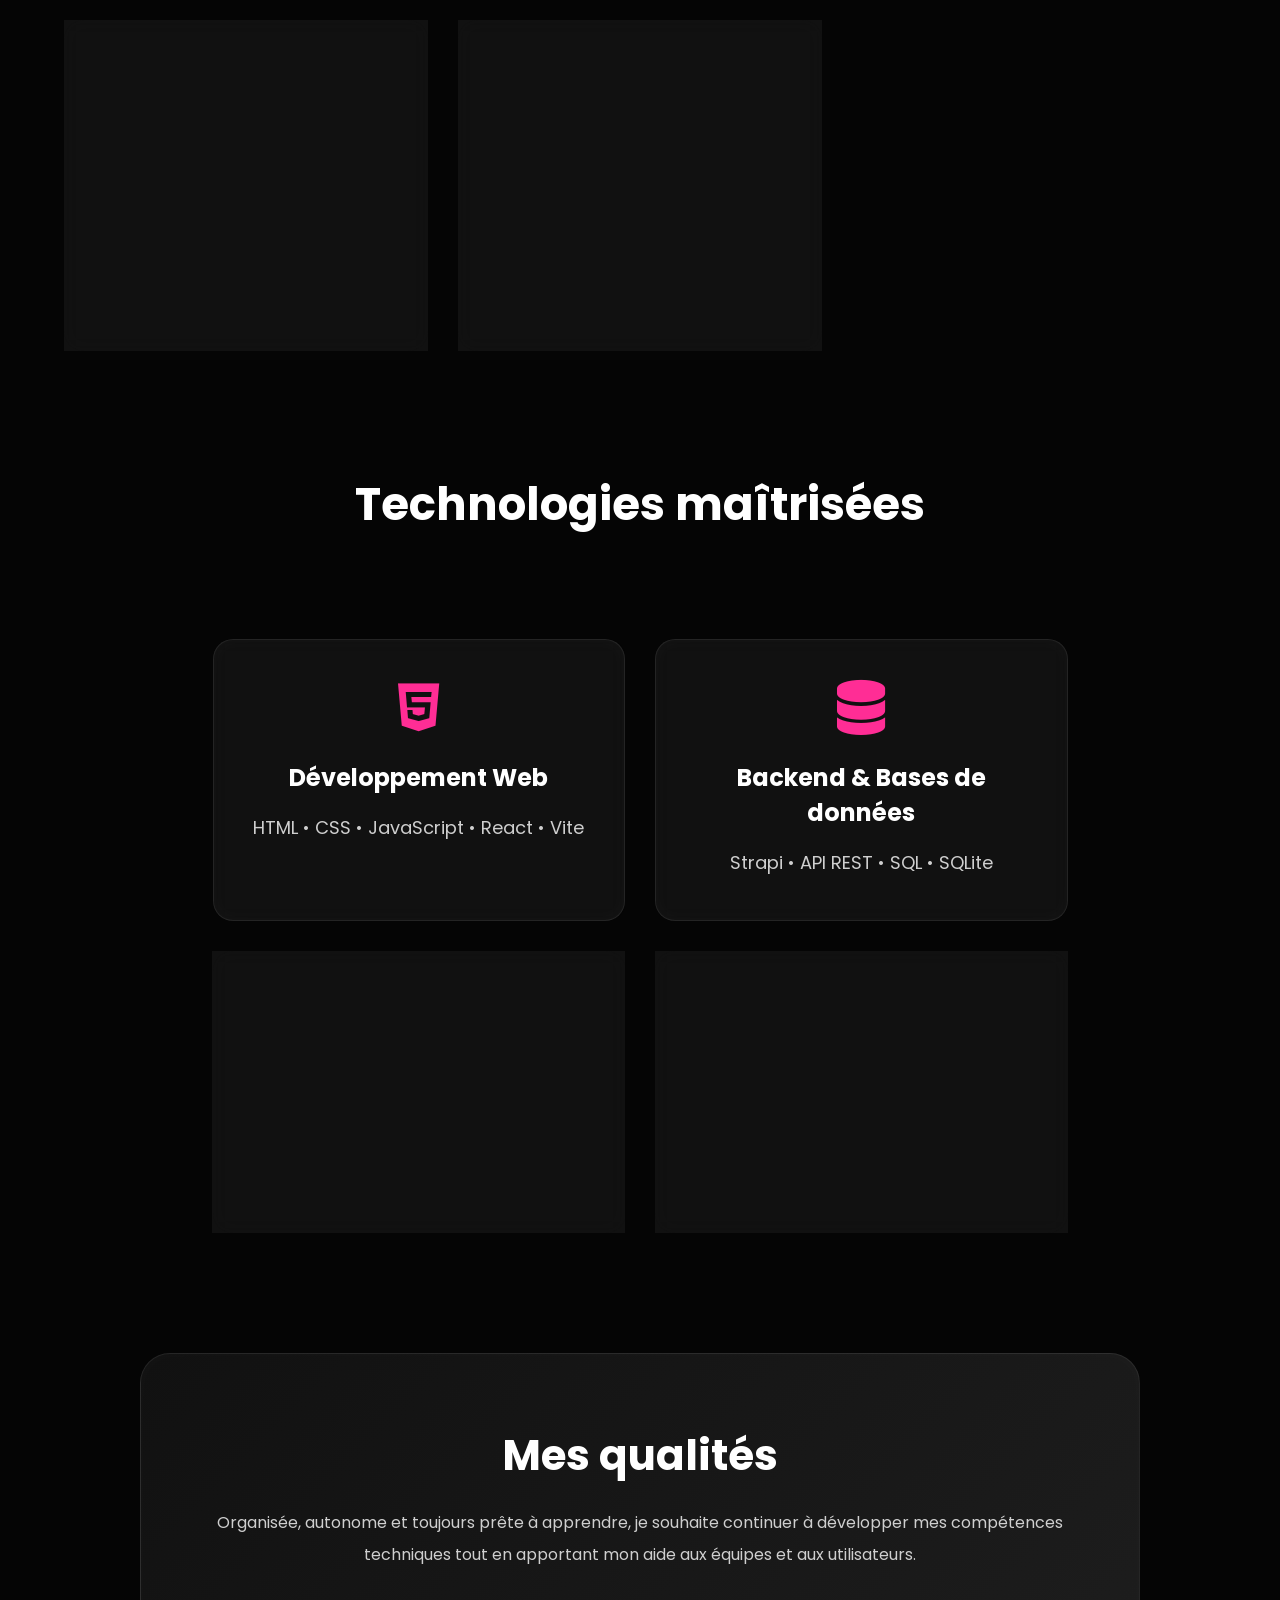
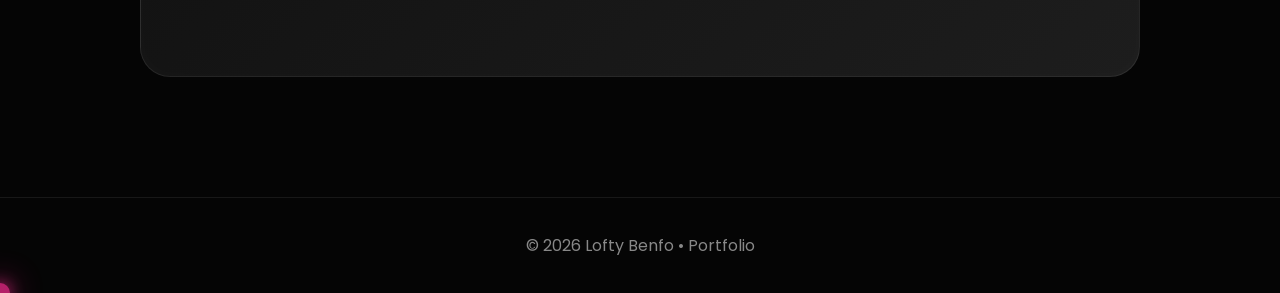
==== commit 6f9b8e2f: "Mise à jour du portfolio" ====
--- a/about.html
+++ b/about.html
@@ -1,442 +1,305 @@
 <!DOCTYPE html>
 <html lang="fr">
-<<<<<<< HEAD
 
 <head>
 
     <meta charset="UTF-8">
-
     <meta name="viewport" content="width=device-width, initial-scale=1.0">
 
     <title>À propos | Lofty Benfo</title>
-
 
     <!-- Police -->
     <link href="https://fonts.googleapis.com/css2?family=Poppins:wght@300;400;500;600;700&display=swap" rel="stylesheet">
 
-
     <!-- Icônes -->
     <link rel="stylesheet"
-    href="https://cdnjs.cloudflare.com/ajax/libs/font-awesome/6.6.0/css/all.min.css">
-
+        href="https://cdnjs.cloudflare.com/ajax/libs/font-awesome/6.6.0/css/all.min.css">
 
     <!-- CSS -->
     <link rel="stylesheet" href="css/style.css">
 
-
 </head>
 
-
 <body>
 
-
-<!-- ================= NAVBAR ================= -->
-
-
-<header>
-
-    <nav>
-
-
-        <h2 class="logo">
-            Lofty<span>.</span>
-        </h2>
-
-
-        <ul>
-
-            <li>
-                <a href="index.html">
-                    Accueil
-                </a>
-            </li>
-
-
-            <li>
-                <a href="about.html" class="active">
-                    À propos
-                </a>
-            </li>
-
-
-            <li>
-                <a href="projects.html">
-                    Projets
-                </a>
-            </li>
-
-
-            <li>
-                <a href="contact.html">
-                    Contact
-                </a>
-            </li>
-
-
-        </ul>
-
-
-    </nav>
-
-</header>
-
-
-
-<!-- ================= ABOUT ================= -->
-
-
-<section class="objectif" style="padding-top:150px;">
-
-
-    <h2>
-        À propos de moi
-    </h2>
-
-
-    <p>
-
-        Je suis étudiante en Bachelor Informatique à SUPINFO Paris,
-        passionnée par le support informatique, les systèmes
-        et le développement web.
-
-        Curieuse et motivée, j'aime comprendre les problèmes,
-        trouver des solutions adaptées et accompagner les utilisateurs
-        afin de rendre la technologie plus simple, plus claire
-        et plus efficace au quotidien.
-
-    </p>
-
-
-</section>
-
-
-
-
-<!-- ================= COMPETENCES ================= -->
-
-
-<section class="cards">
-
-
-    <div class="card">
-
-
-        <i class="fa-solid fa-code"></i>
-
-
-        <h3>
-            Développement d'outils informatiques
-        </h3>
-
+    <!-- ================= NAVBAR ================= -->
+
+    <header>
+
+        <nav>
+
+            <h2 class="logo">
+                Lofty<span>.</span>
+            </h2>
+
+            <ul>
+
+                <li>
+                    <a href="index.html">Accueil</a>
+                </li>
+
+                <li>
+                    <a href="about.html" class="active">À propos</a>
+                </li>
+
+                <li>
+                    <a href="projects.html">Projets</a>
+                </li>
+
+                <li>
+                    <a href="contact.html">Contact</a>
+                </li>
+
+            </ul>
+
+        </nav>
+
+    </header>
+
+
+
+    <!-- ================= À PROPOS ================= -->
+
+    <section class="objectif" style="padding-top:150px;">
+
+        <h2>À propos de moi</h2>
 
         <p>
 
-            Création d'applications et de solutions numériques
-            adaptées aux besoins des utilisateurs.
+            Je suis étudiante en Bachelor Informatique à SUPINFO Paris,
+            passionnée par le support informatique, les systèmes
+            et le développement web.
+
+            Curieuse, rigoureuse et motivée, j'aime comprendre les
+            problématiques techniques, trouver des solutions adaptées
+            et accompagner les utilisateurs afin de rendre la technologie
+            plus simple, plus efficace et plus accessible.
 
         </p>
 
-
-    </div>
-
-
-
-    <div class="card">
-
-
-        <i class="fa-solid fa-database"></i>
-
-
-        <h3>
-            Gestion et structuration des données
-        </h3>
-
+    </section>
+
+ <!-- ================= STAGE ================= -->
+
+    <section class="cta">
+
+        <h2>Mon stage chez Afia Labs</h2>
 
         <p>
 
-            Organisation, manipulation et gestion
-            des bases de données.
+            En 2026, j'ai réalisé un stage de <strong>Développement et Support IT</strong>
+            chez <strong>Afia Labs</strong>, en Virginie (États-Unis).
+
+            Cette expérience internationale m'a permis d'évoluer dans un environnement
+            multiculturel et de participer au développement ainsi qu'au support de
+            plusieurs solutions numériques.
+
+            J'ai notamment contribué aux projets <strong>Glam by Cella</strong>,
+            <strong>MemeScanr</strong> et <strong>TripSquad</strong>, en apportant un
+            support technique, en participant au développement d'applications web
+            et en collaborant avec l'équipe sur la résolution de problèmes techniques.
+
+            Ce stage a renforcé mes compétences en développement web,
+            support informatique, résolution d'incidents, travail en équipe,
+            communication en anglais et adaptation à un environnement
+            professionnel international.
 
         </p>
 
-
-    </div>
-
-
-
-    <div class="card">
-
-
-        <i class="fa-solid fa-shield-halved"></i>
-
-
-        <h3>
-            Sécurisation des systèmes
-        </h3>
-
+    </section>
+
+    <!-- ================= COMPÉTENCES ================= -->
+
+    <section class="cards">
+
+        <div class="card">
+
+            <i class="fa-solid fa-code"></i>
+
+            <h3>Développement d'outils informatiques</h3>
+
+            <p>
+
+                Création d'applications et de solutions numériques
+                adaptées aux besoins des utilisateurs.
+
+            </p>
+
+        </div>
+
+
+
+        <div class="card">
+
+            <i class="fa-solid fa-database"></i>
+
+            <h3>Gestion et structuration des données</h3>
+
+            <p>
+
+                Organisation, manipulation et gestion
+                des bases de données.
+
+            </p>
+
+        </div>
+
+
+
+        <div class="card">
+
+            <i class="fa-solid fa-shield-halved"></i>
+
+            <h3>Sécurisation des systèmes</h3>
+
+            <p>
+
+                Application des bonnes pratiques de sécurité
+                informatique et protection des systèmes.
+
+            </p>
+
+        </div>
+
+
+
+        <div class="card">
+
+            <i class="fa-solid fa-computer"></i>
+
+            <h3>Administration Windows & Linux</h3>
+
+            <p>
+
+                Installation, configuration et maintenance
+                des environnements informatiques.
+
+            </p>
+
+        </div>
+
+
+
+        <div class="card">
+
+            <i class="fa-solid fa-headset"></i>
+
+            <h3>Support et assistance utilisateurs</h3>
+
+            <p>
+
+                Diagnostic des incidents, accompagnement
+                et résolution des problèmes techniques.
+
+            </p>
+
+        </div>
+
+    </section>
+
+
+
+    <!-- ================= TECHNOLOGIES ================= -->
+
+    <section class="objectif">
+
+        <h2>Technologies maîtrisées</h2>
+
+        <div class="cards">
+
+            <div class="card">
+
+                <i class="fa-brands fa-html5"></i>
+
+                <h3>Développement Web</h3>
+
+                <p>
+                    HTML • CSS • JavaScript • React • Vite
+                </p>
+
+            </div>
+
+
+
+            <div class="card">
+
+                <i class="fa-solid fa-database"></i>
+
+                <h3>Backend & Bases de données</h3>
+
+                <p>
+                    Strapi • API REST • SQL • SQLite
+                </p>
+
+            </div>
+
+
+
+            <div class="card">
+
+                <i class="fa-brands fa-linux"></i>
+
+                <h3>Systèmes</h3>
+
+                <p>
+                    Linux • Windows Server • Administration système
+                </p>
+
+            </div>
+
+
+
+            <div class="card">
+
+                <i class="fa-brands fa-github"></i>
+
+                <h3>Outils</h3>
+
+                <p>
+                    Git • GitHub • VS Code • Terminal
+                </p>
+
+            </div>
+
+        </div>
+
+    </section>
+
+
+
+    <!-- ================= QUALITÉS ================= -->
+
+    <section class="cta">
+
+        <h2>Mes qualités</h2>
 
         <p>
 
-            Application des bonnes pratiques de sécurité
-            informatique et protection des systèmes.
+            Organisée, autonome et toujours prête à apprendre,
+            je souhaite continuer à développer mes compétences
+            techniques tout en apportant mon aide aux équipes
+            et aux utilisateurs.
 
         </p>
 
-
-    </div>
-
-
-
-    <div class="card">
-
-
-        <i class="fa-solid fa-computer"></i>
-
-
-        <h3>
-            Administration Windows & Linux
-        </h3>
-
+    </section>
+
+
+
+    <!-- ================= FOOTER ================= -->
+
+    <footer>
 
         <p>
-
-            Installation, configuration et maintenance
-            des environnements informatiques.
-
+            © 2026 Lofty Benfo • Portfolio
         </p>
 
-
-    </div>
-
-
-
-
-    <div class="card">
-
-
-        <i class="fa-solid fa-headset"></i>
-
-
-        <h3>
-            Support et assistance utilisateurs
-        </h3>
-
-
-        <p>
-
-            Diagnostic des incidents, accompagnement
-            et résolution des problèmes techniques.
-
-        </p>
-
-
-    </div>
-
-
-
-</section>
-
-<!-- ================= TECHNOLOGIES ================= -->
-
-<section class="objectif">
-
-    <h2>
-        Technologies maîtrisées
-    </h2>
-
-    <div class="cards">
-
-        <div class="card">
-            <i class="fa-brands fa-html5"></i>
-            <h3>Web</h3>
-            <p>
-                HTML, CSS, JavaScript, React, Vite
-            </p>
-        </div>
-
-
-        <div class="card">
-            <i class="fa-solid fa-database"></i>
-            <h3>Backend & Données</h3>
-            <p>
-                Strapi, API REST, SQL, SQLite
-            </p>
-        </div>
-
-
-        <div class="card">
-            <i class="fa-brands fa-linux"></i>
-            <h3>Systèmes</h3>
-            <p>
-                Linux, Windows Server, Administration système
-            </p>
-        </div>
-
-
-        <div class="card">
-            <i class="fa-brands fa-github"></i>
-            <h3>Outils</h3>
-            <p>
-                Git, GitHub, VS Code, Terminal
-            </p>
-        </div>
-
-
-=======
-<head>
-    <meta charset="UTF-8">
-    <meta name="viewport" content="width=device-width, initial-scale=1.0">
-    <title>À propos | Lofty Benfo</title>
-
-    <link href="https://fonts.googleapis.com/css2?family=Poppins:wght@300;400;500;600;700&display=swap" rel="stylesheet">
-    <link rel="stylesheet"
-    href="https://cdnjs.cloudflare.com/ajax/libs/font-awesome/6.6.0/css/all.min.css">
-
-    <link rel="stylesheet" href="style.css">
-</head>
-
-<body>
-
-<header>
-    <nav>
-        <h2 class="logo">Lofty<span>.</span></h2>
-        <ul>
-            <li><a href="index.html">Accueil</a></li>
-            <li><a href="about.html" class="active">À propos</a></li>
-            <li><a href="projects.html">Projets</a></li>
-            <li><a href="contact.html">Contact</a></li>
-        </ul>
-    </nav>
-</header>
-
-<section class="objectif" style="padding-top:150px;">
-    <h2>À propos de moi</h2>
-    <p>
-        Je suis étudiante en Bachelor Informatique à SUPINFO Paris,
-        passionnée par le support informatique, les systèmes
-        et le développement web.
-        Curieuse et motivée, j'aime comprendre les problèmes,
-        trouver des solutions adaptées et accompagner les utilisateurs.
-    </p>
-</section>
-
-<section class="cards">
-
-    <div class="card">
-        <i class="fa-solid fa-code"></i>
-        <h3>Développement d'outils informatiques</h3>
-        <p>Création d'applications et solutions numériques.</p>
-    </div>
-
-    <div class="card">
-        <i class="fa-solid fa-database"></i>
-        <h3>Gestion des données</h3>
-        <p>Organisation, manipulation et gestion des bases de données.</p>
-    </div>
-
-    <div class="card">
-        <i class="fa-solid fa-shield-halved"></i>
-        <h3>Sécurité informatique</h3>
-        <p>Application des bonnes pratiques de sécurité.</p>
-    </div>
-
-    <div class="card">
-        <i class="fa-solid fa-computer"></i>
-        <h3>Administration Windows & Linux</h3>
-        <p>Installation, configuration et maintenance.</p>
-    </div>
-
-    <div class="card">
-        <i class="fa-solid fa-headset"></i>
-        <h3>Support utilisateurs</h3>
-        <p>Diagnostic, accompagnement et résolution d'incidents.</p>
->>>>>>> 6e67e4bf786b3e5bf940cccfac57ffc47c548e4a
-    </div>
-
-</section>
-
-<<<<<<< HEAD
-<!-- ================= VALEURS ================= -->
-
-
-<section class="cta">
-
-
-    <h2>
-        Mes qualités
-    </h2>
-
-
-    <p>
-
-        Organisée, autonome et toujours prête à apprendre,
-        je souhaite continuer à développer mes compétences
-        techniques tout en apportant mon aide aux équipes
-        et aux utilisateurs.
-
-    </p>
-
-
-</section>
-
-
-
-
-
-<!-- ================= FOOTER ================= -->
-
-
-<footer>
-
-
-    <p>
-        © 2026 Lofty Benfo • Portfolio
-    </p>
-
-
-</footer>
-
-
-
-<script src="js/script.js"></script>
-
+    </footer>
+
+
+
+    <script src="js/script.js"></script>
 
 </body>
 
-</html>
-=======
-<section class="cta">
-    <h2>Mes qualités</h2>
-    <p>
-        Organisée, autonome et toujours prête à apprendre,
-        je souhaite continuer à développer mes compétences
-        tout en aidant les équipes et les utilisateurs.
-    </p>
-</section>
-
-<section class="cta">
-    <h2>Mon stage aux États-Unis</h2>
-    <p>
-        J’ai eu l’opportunité de réaliser un stage aux États-Unis,
-        une expérience internationale qui m’a permis de développer
-        mes compétences techniques tout en évoluant dans un
-        environnement professionnel dynamique et multiculturel.
-
-        Durant ce stage, j’ai participé au support informatique,
-        à la gestion des systèmes, à la résolution d’incidents
-        et à l’amélioration des processus techniques internes.
-        Cette immersion m’a également permis de renforcer ma
-        communication en anglais et ma capacité à m’adapter
-        rapidement à de nouveaux outils et méthodes de travail.
-    </p>
-</section>
-
-<footer>
-    <p>© 2026 Lofty Benfo • Portfolio</p>
-</footer>
-
-<script src="script.js"></script>
-
-</body>
-</html>
->>>>>>> 6e67e4bf786b3e5bf940cccfac57ffc47c548e4a
+</html>
